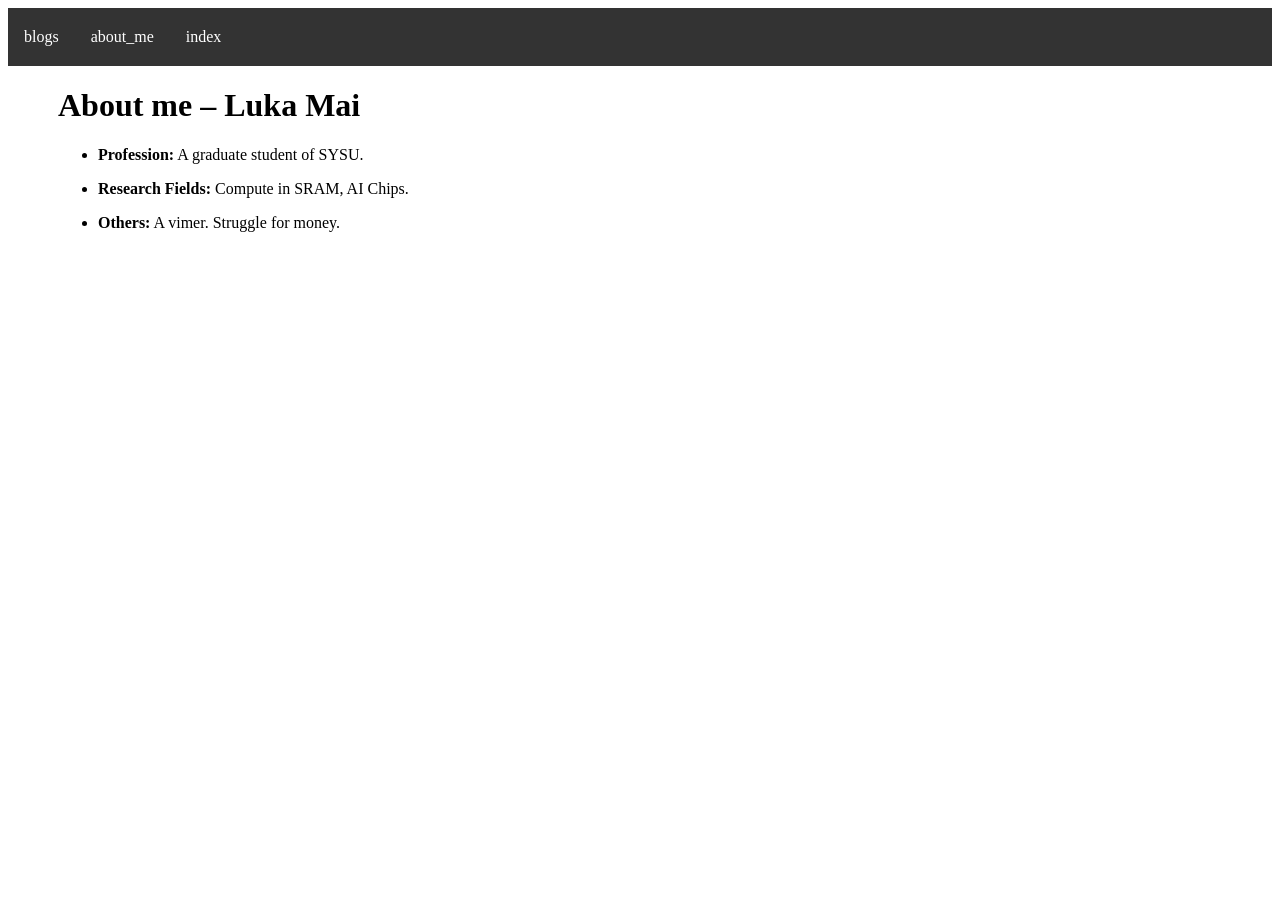
==== about_me.html @ a0efc17b "minor update" ====
<!DOCTYPE html>
<html>
  <head>
    <meta charset="UTF-8">
    <title>about_me</title>
  </head>
  <body>
    <nav style="background-color: #333; overflow: hidden;">
        <ul style="list-style-type: none; margin: 0; padding: 0;">
            
            <li style="float: left;"><a href="/blogs.html" style="display: block; color: white; text-align: center; padding: 20px 16px; text-decoration: none;">blogs</a></li>
            
            <li style="float: left;"><a href="/about_me.html" style="display: block; color: white; text-align: center; padding: 20px 16px; text-decoration: none;">about_me</a></li>
            
            <li style="float: left;"><a href="/index.html" style="display: block; color: white; text-align: center; padding: 20px 16px; text-decoration: none;">index</a></li>
            
        </ul>
    </nav>
    <main style="padding: 0 50px;">
         
<h1 id="about-me-luka-mai"><strong>About me – Luka Mai</strong></h1>
<ul>
<li><p><strong>Profession:</strong> A graduate student of SYSU.</p></li>
<li><p><strong>Research Fields:</strong> Compute in SRAM, AI
Chips.</p></li>
<li><p><strong>Others:</strong> A vimer. Struggle for money.</p></li>
</ul>

 
    </main>
  </body>
</html>
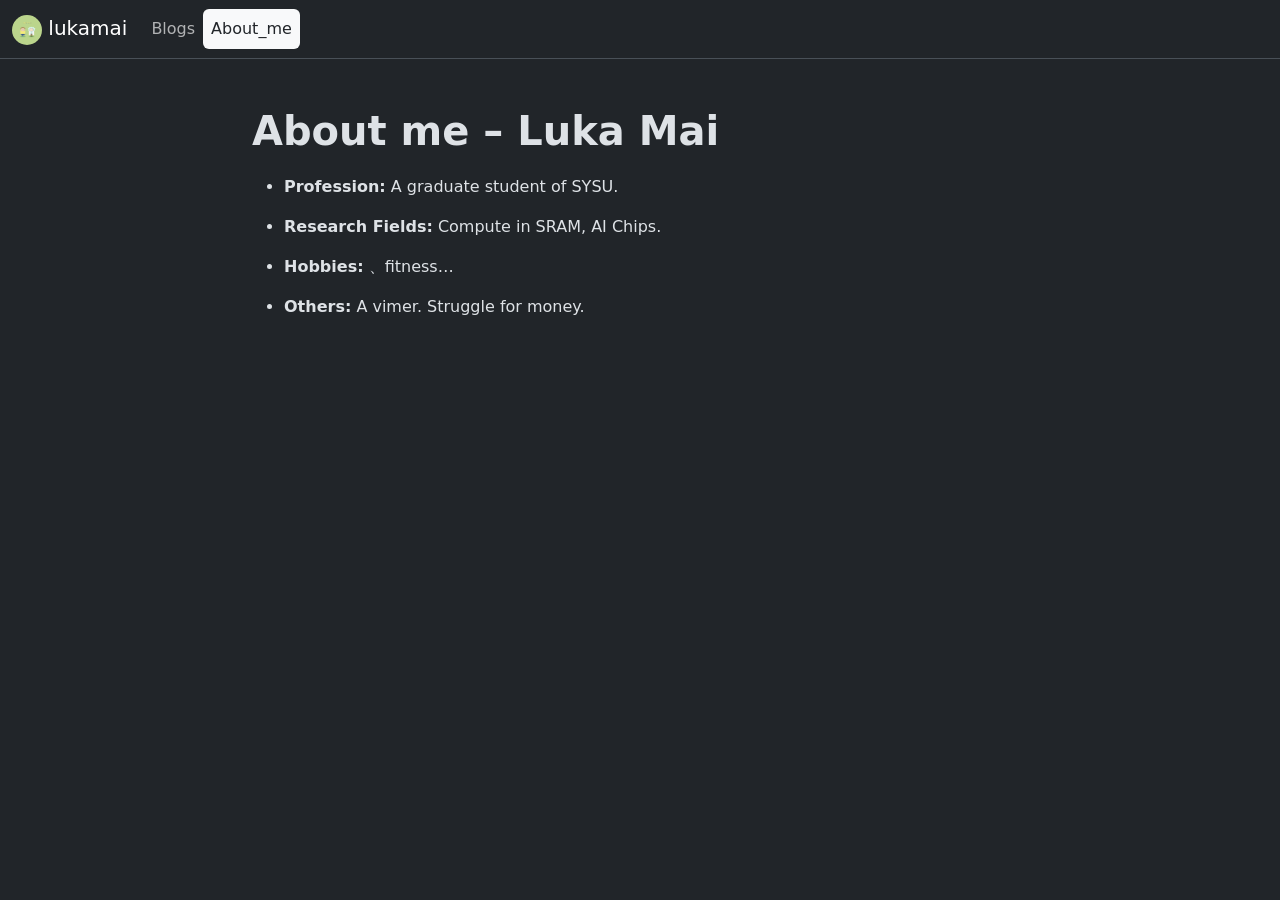
==== commit 37186398: "minor update" ====
--- a/about_me.html
+++ b/about_me.html
@@ -1,33 +1,83 @@
 
 <!DOCTYPE html>
-<html>
+<html data-bs-theme="dark">
   <head>
+    <title>about_me</title>
     <meta charset="UTF-8">
-    <title>about_me</title>
+    <meta name="viewport" content="width=device-width, initial-scale=1">
+    <link href="https://cdn.jsdelivr.net/npm/bootstrap@5.3.2/dist/css/bootstrap.min.css" rel="stylesheet">
+    <script src="https://cdn.jsdelivr.net/npm/bootstrap@5.3.2/dist/js/bootstrap.bundle.min.js"></script>
+    <style>
+      main {
+        max-width: 800px;
+        margin: auto;
+      }
+
+      main  img {
+        min-width: 80%;
+        max-width: 98%;
+        height: auto;
+        display: block;
+        margin: auto;
+      }
+
+      h1, h2, h3  {
+        margin-top: 1em;
+        margin-bottom: 0.5em;
+      }
+      
+    </style>
   </head>
   <body>
-    <nav style="background-color: #333; overflow: hidden;">
-        <ul style="list-style-type: none; margin: 0; padding: 0;">
-            
-            <li style="float: left;"><a href="/blogs.html" style="display: block; color: white; text-align: center; padding: 20px 16px; text-decoration: none;">blogs</a></li>
-            
-            <li style="float: left;"><a href="/about_me.html" style="display: block; color: white; text-align: center; padding: 20px 16px; text-decoration: none;">about_me</a></li>
-            
-            <li style="float: left;"><a href="/index.html" style="display: block; color: white; text-align: center; padding: 20px 16px; text-decoration: none;">index</a></li>
-            
-        </ul>
-    </nav>
-    <main style="padding: 0 50px;">
+
+
+    <nav  class="navbar navbar-expand-lg border-bottom">
+      <div class="container-fluid">
+        <a class="navbar-brand" href="/"> 
+          <img src="/lukamai.jpg" alt="logo" width="30" height="30"  class="rounded-circle">
+          lukamai
+        </a>
+          <ul  class="navbar-nav nav-pills me-auto " >
+              
+                
+                  <li class="nav-item "><a class="nav-link " href="/blogs.html" >Blogs</a></li>
+                
+              
+                
+                  <li class="nav-item "><a class="nav-link active text-dark bg-light" href="/about_me.html" >About_me</a></li>
+                
+              
+                
+              
+          </ul>
+        </div>
+      </nav>
+
+
+    <main>
+      <div class="container mt-5 mb-10">
+        <article>
          
-<h1 id="about-me-luka-mai"><strong>About me – Luka Mai</strong></h1>
+<h1 id="about-me-luka-mai"><span data-custom-style="Strong"><strong>About me – Luka
+Mai</strong></span></h1>
 <ul>
-<li><p><strong>Profession:</strong> A graduate student of SYSU.</p></li>
-<li><p><strong>Research Fields:</strong> Compute in SRAM, AI
-Chips.</p></li>
-<li><p><strong>Others:</strong> A vimer. Struggle for money.</p></li>
+<li><div data-custom-style="List Paragraph">
+<p><strong>Profession:</strong> A graduate student of SYSU.</p>
+</div></li>
+<li><div data-custom-style="List Paragraph">
+<p><strong>Research Fields:</strong> Compute in SRAM, AI Chips.</p>
+</div></li>
+<li><div data-custom-style="List Paragraph">
+<p><strong>Hobbies:</strong> 、fitness…</p>
+</div></li>
+<li><div data-custom-style="List Paragraph">
+<p><strong>Others:</strong> A vimer. Struggle for money.</p>
+</div></li>
 </ul>
 
  
+      </article>
+      </div>
     </main>
   </body>
 </html>
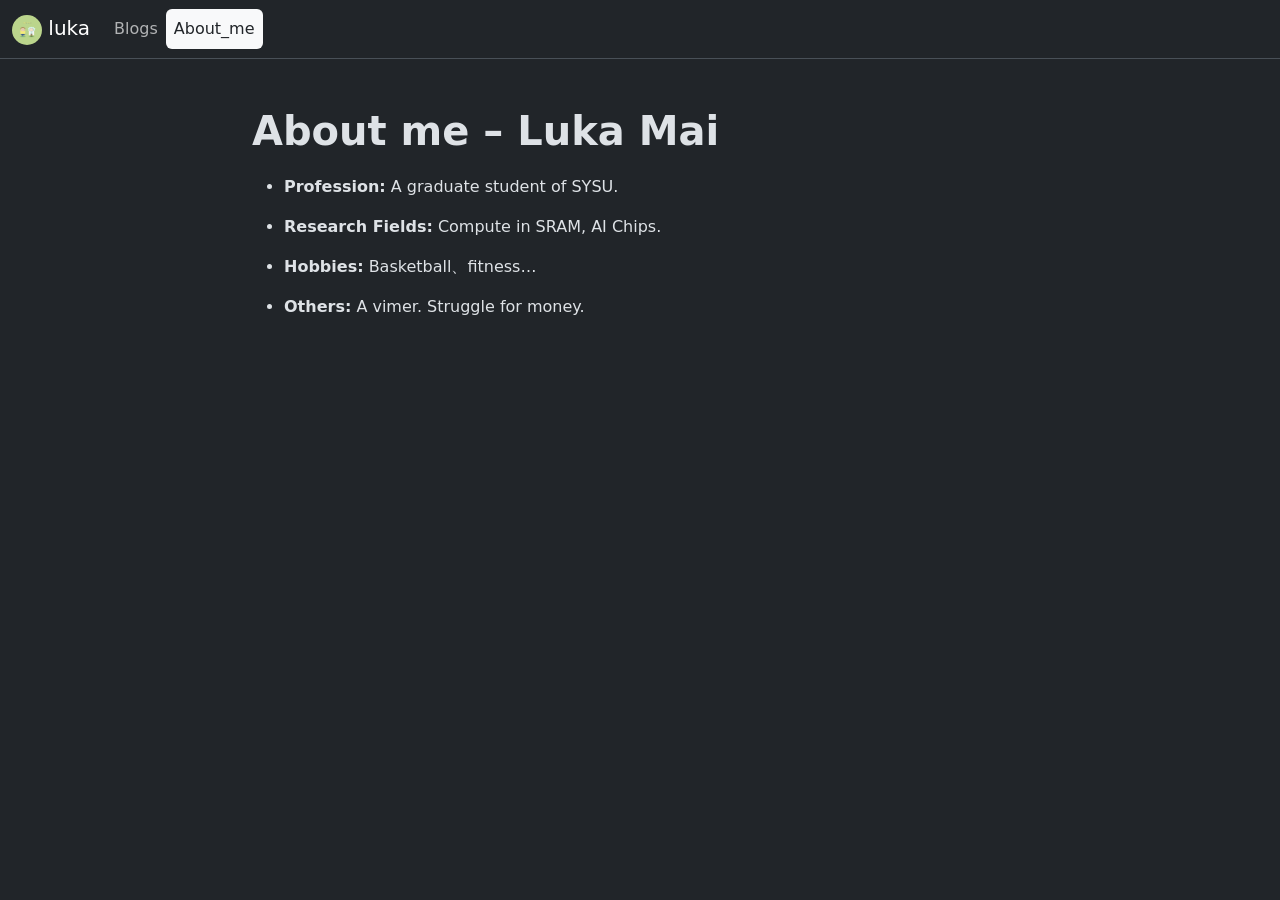
==== commit 7c325a87: "minor update" ====
--- a/about_me.html
+++ b/about_me.html
@@ -34,8 +34,8 @@
     <nav  class="navbar navbar-expand-lg border-bottom">
       <div class="container-fluid">
         <a class="navbar-brand" href="/"> 
-          <img src="/lukamai.jpg" alt="logo" width="30" height="30"  class="rounded-circle">
-          lukamai
+          <img src="/luka.jpg" alt="logo" width="30" height="30"  class="rounded-circle">
+          luka
         </a>
           <ul  class="navbar-nav nav-pills me-auto " >
               
@@ -68,7 +68,7 @@
 <p><strong>Research Fields:</strong> Compute in SRAM, AI Chips.</p>
 </div></li>
 <li><div data-custom-style="List Paragraph">
-<p><strong>Hobbies:</strong> 、fitness…</p>
+<p><strong>Hobbies:</strong> Basketball、fitness…</p>
 </div></li>
 <li><div data-custom-style="List Paragraph">
 <p><strong>Others:</strong> A vimer. Struggle for money.</p>
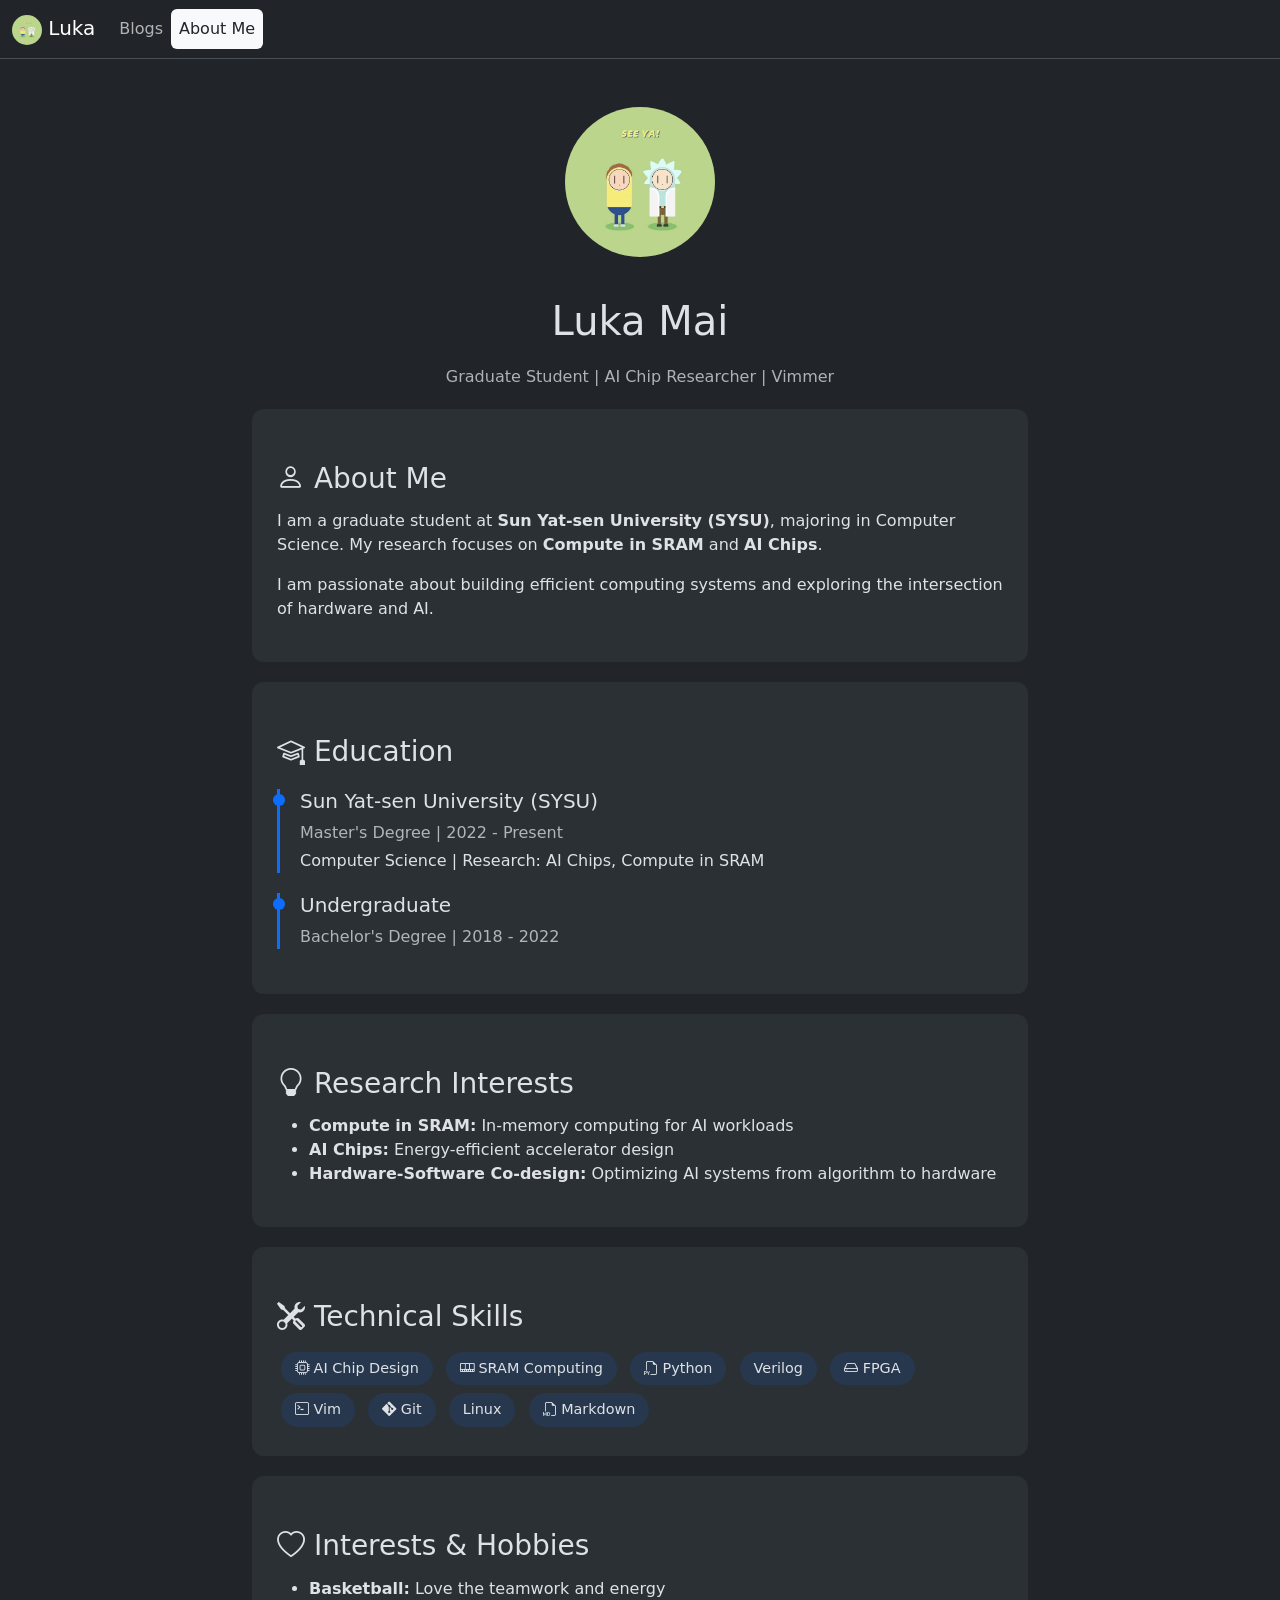
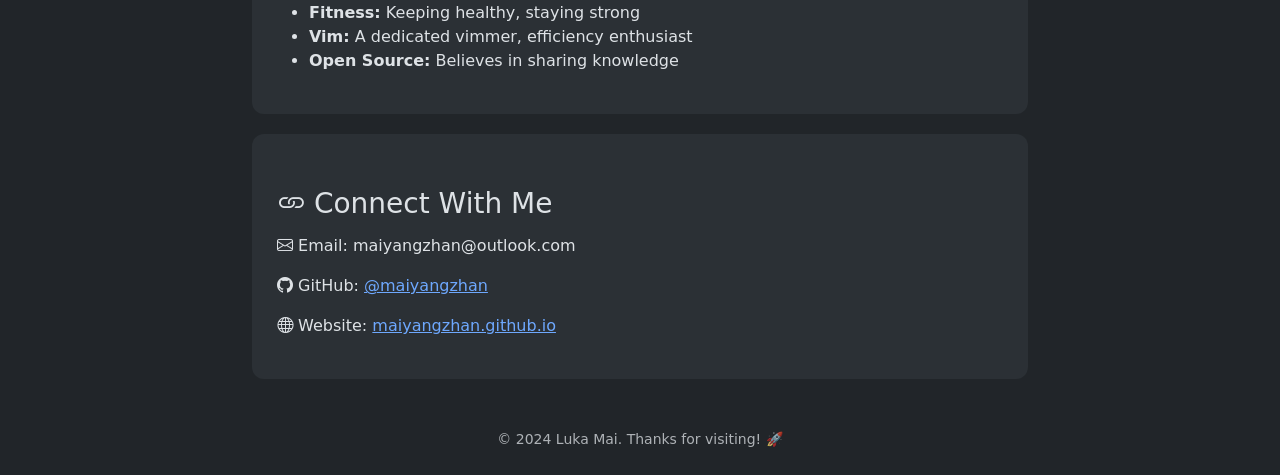
==== commit cec769ae: "feat: 优化主页和关于页面，增加个人简介、技能展示、社交链接" ====
--- a/about_me.html
+++ b/about_me.html
@@ -1,83 +1,150 @@
-
 <!DOCTYPE html>
 <html data-bs-theme="dark">
   <head>
-    <title>about_me</title>
+    <title>About Me - Luka Mai</title>
     <meta charset="UTF-8">
     <meta name="viewport" content="width=device-width, initial-scale=1">
     <link href="https://cdn.jsdelivr.net/npm/bootstrap@5.3.2/dist/css/bootstrap.min.css" rel="stylesheet">
     <script src="https://cdn.jsdelivr.net/npm/bootstrap@5.3.2/dist/js/bootstrap.bundle.min.js"></script>
+    <link rel="stylesheet" href="https://cdn.jsdelivr.net/npm/bootstrap-icons@1.11.1/font/bootstrap-icons.css">
     <style>
       main {
         max-width: 800px;
         margin: auto;
       }
-
-      main  img {
-        min-width: 80%;
-        max-width: 98%;
+      main img {
+        max-width: 200px;
         height: auto;
         display: block;
         margin: auto;
       }
-
-      h1, h2, h3  {
+      h1, h2, h3 {
         margin-top: 1em;
         margin-bottom: 0.5em;
       }
-      
+      .section-card {
+        background: var(--bs-tertiary-bg);
+        border-radius: 12px;
+        padding: 25px;
+        margin: 20px 0;
+      }
+      .timeline-item {
+        border-left: 3px solid #0d6efd;
+        padding-left: 20px;
+        margin: 20px 0;
+        position: relative;
+      }
+      .timeline-item::before {
+        content: '';
+        width: 12px;
+        height: 12px;
+        background: #0d6efd;
+        border-radius: 50%;
+        position: absolute;
+        left: -7.5px;
+        top: 5px;
+      }
+      .skill-badge {
+        background-color: #0d6efd20;
+        padding: 6px 14px;
+        border-radius: 20px;
+        margin: 4px;
+        display: inline-block;
+        font-size: 0.9rem;
+      }
     </style>
   </head>
   <body>
-
-
-    <nav  class="navbar navbar-expand-lg border-bottom">
+    <nav class="navbar navbar-expand-lg border-bottom">
       <div class="container-fluid">
         <a class="navbar-brand" href="/"> 
-          <img src="/luka.jpg" alt="logo" width="30" height="30"  class="rounded-circle">
-          luka
+          <img src="/luka.jpg" alt="logo" width="30" height="30" class="rounded-circle">
+          Luka
         </a>
-          <ul  class="navbar-nav nav-pills me-auto " >
-              
-                
-                  <li class="nav-item "><a class="nav-link " href="/blogs.html" >Blogs</a></li>
-                
-              
-                
-                  <li class="nav-item "><a class="nav-link active text-dark bg-light" href="/about_me.html" >About_me</a></li>
-                
-              
-                
-              
+        <ul class="navbar-nav nav-pills me-auto">
+          <li class="nav-item"><a class="nav-link" href="/blogs.html">Blogs</a></li>
+          <li class="nav-item"><a class="nav-link active text-dark bg-light" href="/about_me.html">About Me</a></li>
+        </ul>
+      </div>
+    </nav>
+
+    <main>
+      <div class="container mt-5">
+        <!-- Profile Header -->
+        <div class="text-center mt-4">
+          <img src="/luka.jpg" alt="Luka Mai" class="rounded-circle mb-3" style="width: 150px; height: 150px; object-fit: cover;">
+          <h1>Luka Mai</h1>
+          <p class="text-muted">Graduate Student | AI Chip Researcher | Vimmer</p>
+        </div>
+
+        <!-- Basic Info -->
+        <div class="section-card">
+          <h3><i class="bi bi-person"></i> About Me</h3>
+          <p>I am a graduate student at <strong>Sun Yat-sen University (SYSU)</strong>, majoring in Computer Science. My research focuses on <strong>Compute in SRAM</strong> and <strong>AI Chips</strong>.</p>
+          <p>I am passionate about building efficient computing systems and exploring the intersection of hardware and AI.</p>
+        </div>
+
+        <!-- Education -->
+        <div class="section-card">
+          <h3><i class="bi bi-mortarboard"></i> Education</h3>
+          <div class="timeline-item">
+            <h5>Sun Yat-sen University (SYSU)</h5>
+            <p class="text-muted mb-1">Master's Degree | 2022 - Present</p>
+            <p>Computer Science | Research: AI Chips, Compute in SRAM</p>
+          </div>
+          <div class="timeline-item">
+            <h5>Undergraduate</h5>
+            <p class="text-muted mb-1">Bachelor's Degree | 2018 - 2022</p>
+          </div>
+        </div>
+
+        <!-- Research Interests -->
+        <div class="section-card">
+          <h3><i class="bi bi-lightbulb"></i> Research Interests</h3>
+          <ul>
+            <li><strong>Compute in SRAM:</strong> In-memory computing for AI workloads</li>
+            <li><strong>AI Chips:</strong> Energy-efficient accelerator design</li>
+            <li><strong>Hardware-Software Co-design:</strong> Optimizing AI systems from algorithm to hardware</li>
           </ul>
         </div>
-      </nav>
 
+        <!-- Skills -->
+        <div class="section-card">
+          <h3><i class="bi bi-tools"></i> Technical Skills</h3>
+          <div class="skill-badge"><i class="bi bi-cpu"></i> AI Chip Design</div>
+          <div class="skill-badge"><i class="bi bi-memory"></i> SRAM Computing</div>
+          <div class="skill-badge"><i class="bi bi-filetype-py"></i> Python</div>
+          <div class="skill-badge"><i class="bi bi-filetype-v"></i> Verilog</div>
+          <div class="skill-badge"><i class="bi bi-hdd"></i> FPGA</div>
+          <div class="skill-badge"><i class="bi bi-terminal"></i> Vim</div>
+          <div class="skill-badge"><i class="bi bi-git"></i> Git</div>
+          <div class="skill-badge"><i class="bi bi-linux"></i> Linux</div>
+          <div class="skill-badge"><i class="bi bi-filetype-md"></i> Markdown</div>
+        </div>
 
-    <main>
-      <div class="container mt-5 mb-10">
-        <article>
-         
-<h1 id="about-me-luka-mai"><span data-custom-style="Strong"><strong>About me – Luka
-Mai</strong></span></h1>
-<ul>
-<li><div data-custom-style="List Paragraph">
-<p><strong>Profession:</strong> A graduate student of SYSU.</p>
-</div></li>
-<li><div data-custom-style="List Paragraph">
-<p><strong>Research Fields:</strong> Compute in SRAM, AI Chips.</p>
-</div></li>
-<li><div data-custom-style="List Paragraph">
-<p><strong>Hobbies:</strong> Basketball、fitness…</p>
-</div></li>
-<li><div data-custom-style="List Paragraph">
-<p><strong>Others:</strong> A vimer. Struggle for money.</p>
-</div></li>
-</ul>
+        <!-- Hobbies -->
+        <div class="section-card">
+          <h3><i class="bi bi-heart"></i> Interests & Hobbies</h3>
+          <ul>
+            <li><strong>Basketball:</strong> Love the teamwork and energy</li>
+            <li><strong>Fitness:</strong> Keeping healthy, staying strong</li>
+            <li><strong>Vim:</strong> A dedicated vimmer, efficiency enthusiast</li>
+            <li><strong>Open Source:</strong> Believes in sharing knowledge</li>
+          </ul>
+        </div>
 
- 
-      </article>
+        <!-- Contact -->
+        <div class="section-card">
+          <h3><i class="bi bi-link"></i> Connect With Me</h3>
+          <p><i class="bi bi-envelope"></i> Email: maiyangzhan@outlook.com</p>
+          <p><i class="bi bi-github"></i> GitHub: <a href="https://github.com/maiyangzhan" target="_blank">@maiyangzhan</a></p>
+          <p><i class="bi bi-globe"></i> Website: <a href="https://maiyangzhan.github.io" target="_blank">maiyangzhan.github.io</a></p>
+        </div>
       </div>
+
+      <footer class="text-center mt-5 mb-4 text-muted">
+        <small>&copy; 2024 Luka Mai. Thanks for visiting! 🚀</small>
+      </footer>
     </main>
   </body>
-</html>+</html>
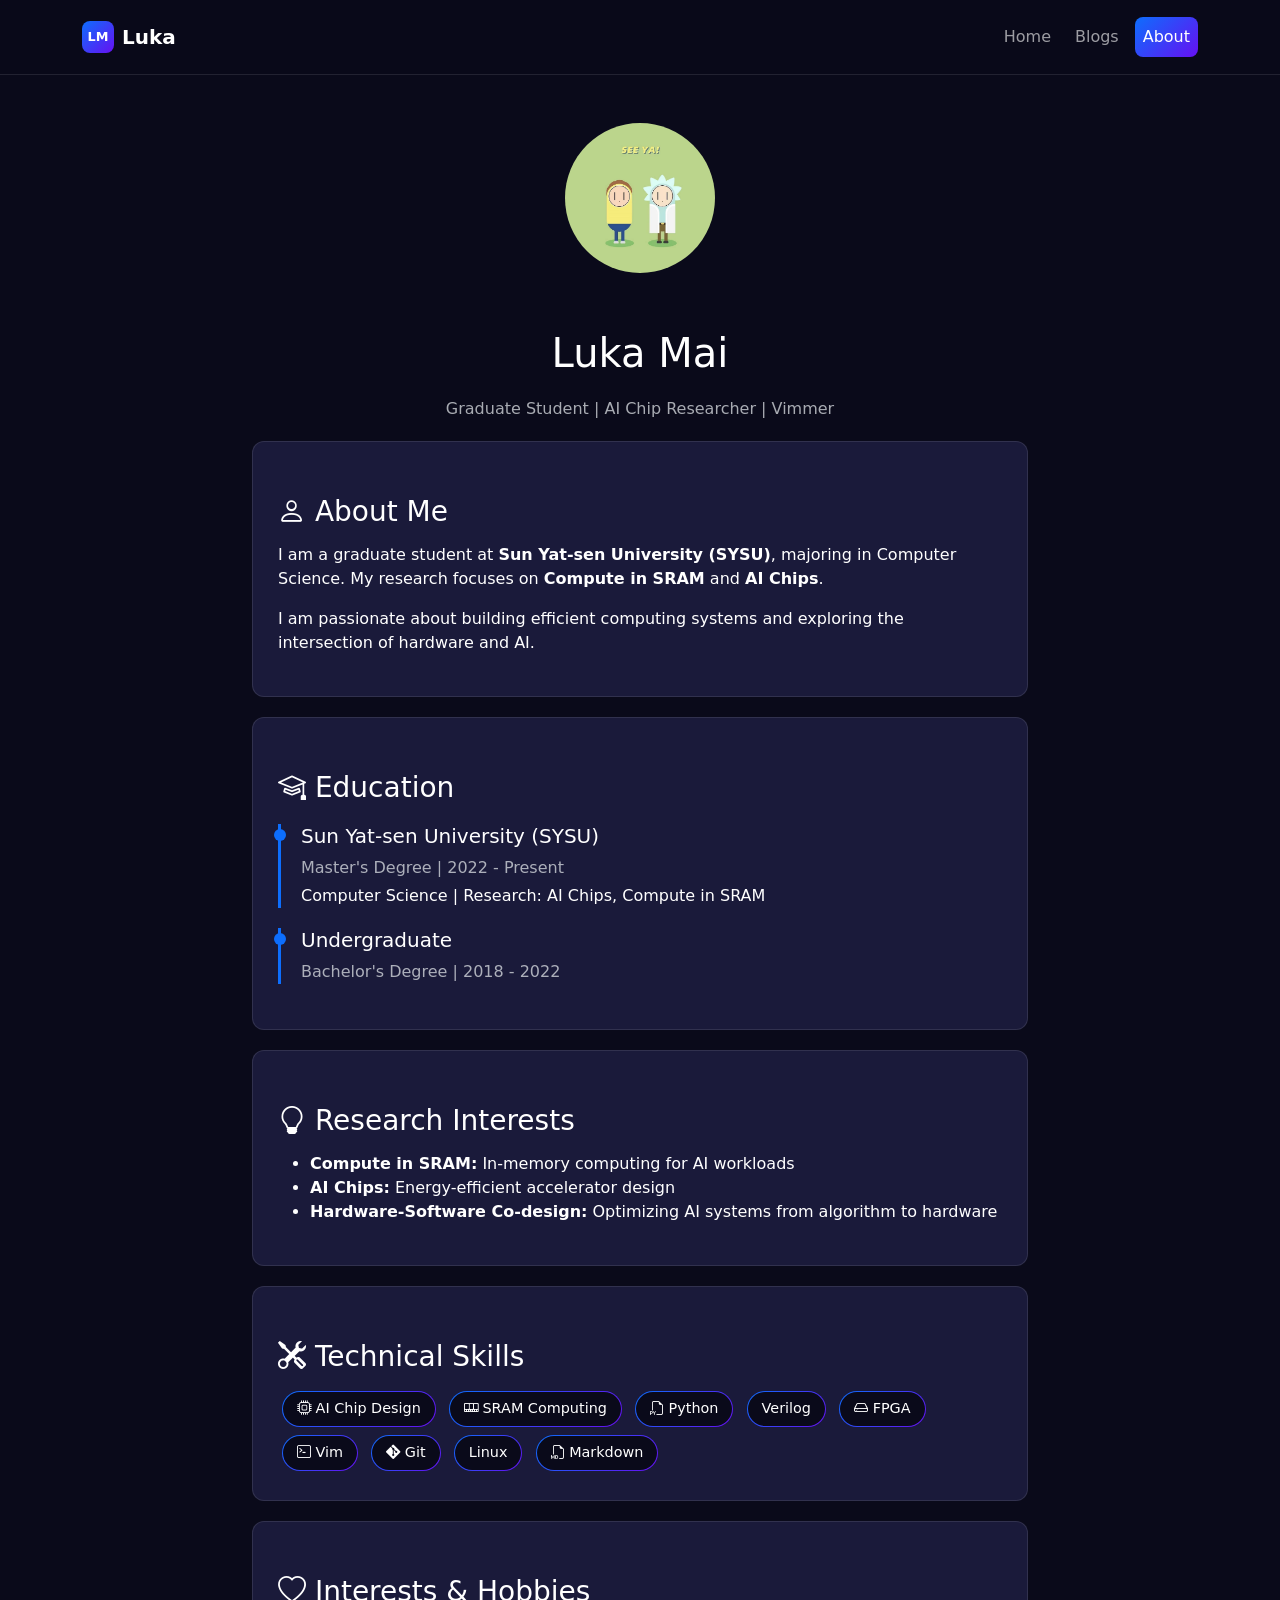
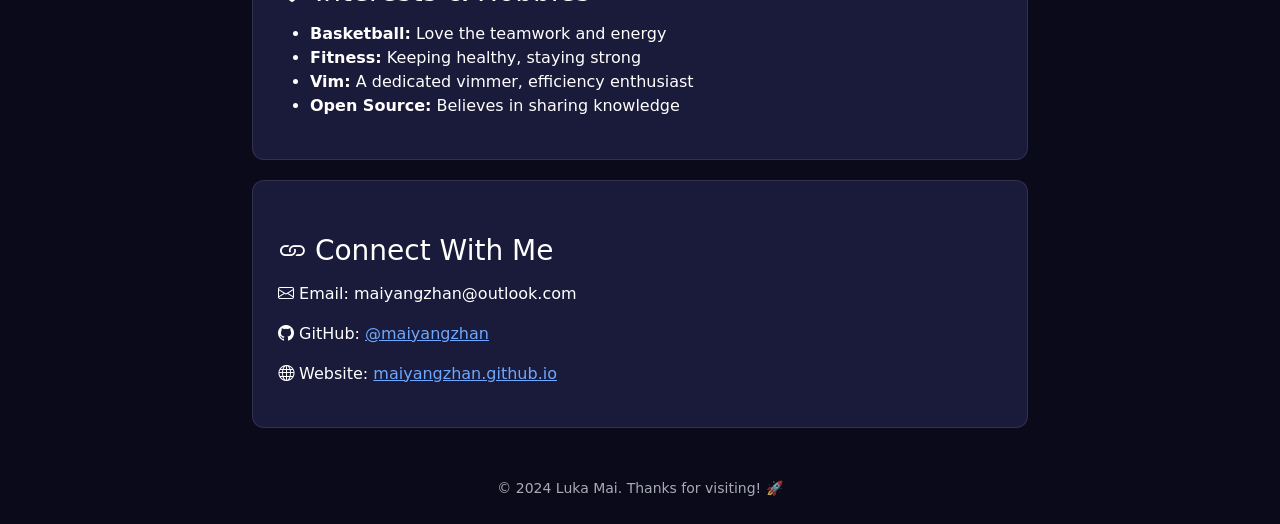
==== commit a080929e: "style: 优化关于页面样式一致性 Co-Authored-By: Claude Opus 4.6 <noreply@anthropic.com>" ====
--- a/about_me.html
+++ b/about_me.html
@@ -8,28 +8,82 @@
     <script src="https://cdn.jsdelivr.net/npm/bootstrap@5.3.2/dist/js/bootstrap.bundle.min.js"></script>
     <link rel="stylesheet" href="https://cdn.jsdelivr.net/npm/bootstrap-icons@1.11.1/font/bootstrap-icons.css">
     <style>
+      :root {
+        --bg-primary: #0a0a1a;
+        --bg-secondary: #1a1a3a;
+        --color-primary: #0d6efd;
+        --color-purple: #6610f2;
+        --color-green: #10b981;
+        --color-orange: #f59e0b;
+        --text-primary: #ffffff;
+        --text-secondary: rgba(255, 255, 255, 0.6);
+        --border-color: rgba(255, 255, 255, 0.1);
+        --transition: 0.3s cubic-bezier(0.4, 0, 0.2, 1);
+      }
+      body {
+        background: var(--bg-primary);
+        color: var(--text-primary);
+        min-height: 100vh;
+      }
       main {
         max-width: 800px;
         margin: auto;
       }
-      main img {
-        max-width: 200px;
-        height: auto;
-        display: block;
-        margin: auto;
+      .navbar {
+        background: rgba(10, 10, 26, 0.95);
+        backdrop-filter: blur(10px);
+        border-bottom: 1px solid var(--border-color);
+        padding: 1rem 0;
+      }
+      .navbar-brand {
+        color: var(--text-primary);
+        font-weight: 600;
+        display: flex;
+        align-items: center;
+        gap: 0.5rem;
+      }
+      .logo-icon {
+        background: linear-gradient(135deg, var(--color-primary), var(--color-purple));
+        width: 32px;
+        height: 32px;
+        border-radius: 8px;
+        display: flex;
+        align-items: center;
+        justify-content: center;
+        font-weight: bold;
+        font-size: 0.8rem;
+      }
+      .navbar-nav {
+        display: flex;
+        gap: 0.5rem;
+      }
+      .nav-link {
+        color: var(--text-secondary);
+        padding: 0.5rem 1rem;
+        border-radius: 8px;
+        transition: var(--transition);
+      }
+      .nav-link:hover {
+        color: var(--text-primary);
+        background: var(--bg-secondary);
+      }
+      .nav-link.active {
+        color: var(--text-primary);
+        background: linear-gradient(135deg, var(--color-primary), var(--color-purple));
       }
       h1, h2, h3 {
         margin-top: 1em;
         margin-bottom: 0.5em;
       }
       .section-card {
-        background: var(--bs-tertiary-bg);
+        background: var(--bg-secondary);
         border-radius: 12px;
         padding: 25px;
         margin: 20px 0;
+        border: 1px solid var(--border-color);
       }
       .timeline-item {
-        border-left: 3px solid #0d6efd;
+        border-left: 3px solid var(--color-primary);
         padding-left: 20px;
         margin: 20px 0;
         position: relative;
@@ -38,33 +92,38 @@
         content: '';
         width: 12px;
         height: 12px;
-        background: #0d6efd;
+        background: var(--color-primary);
         border-radius: 50%;
         position: absolute;
         left: -7.5px;
         top: 5px;
       }
       .skill-badge {
-        background-color: #0d6efd20;
+        background: var(--bg-primary);
         padding: 6px 14px;
         border-radius: 20px;
         margin: 4px;
         display: inline-block;
         font-size: 0.9rem;
+        border: 1px solid transparent;
+        background-image: linear-gradient(var(--bg-primary), var(--bg-primary)), linear-gradient(135deg, var(--color-primary), var(--color-purple));
+        background-origin: border-box;
+        background-clip: padding-box, border-box;
       }
     </style>
   </head>
   <body>
-    <nav class="navbar navbar-expand-lg border-bottom">
-      <div class="container-fluid">
-        <a class="navbar-brand" href="/"> 
-          <img src="/luka.jpg" alt="logo" width="30" height="30" class="rounded-circle">
+    <nav class="navbar navbar-expand-lg sticky-top">
+      <div class="container">
+        <a class="navbar-brand" href="/">
+          <span class="logo-icon">LM</span>
           Luka
         </a>
-        <ul class="navbar-nav nav-pills me-auto">
-          <li class="nav-item"><a class="nav-link" href="/blogs.html">Blogs</a></li>
-          <li class="nav-item"><a class="nav-link active text-dark bg-light" href="/about_me.html">About Me</a></li>
-        </ul>
+        <div class="navbar-nav">
+          <a class="nav-link" href="/">Home</a>
+          <a class="nav-link" href="/blogs.html">Blogs</a>
+          <a class="nav-link active" href="/about_me.html">About</a>
+        </div>
       </div>
     </nav>
 
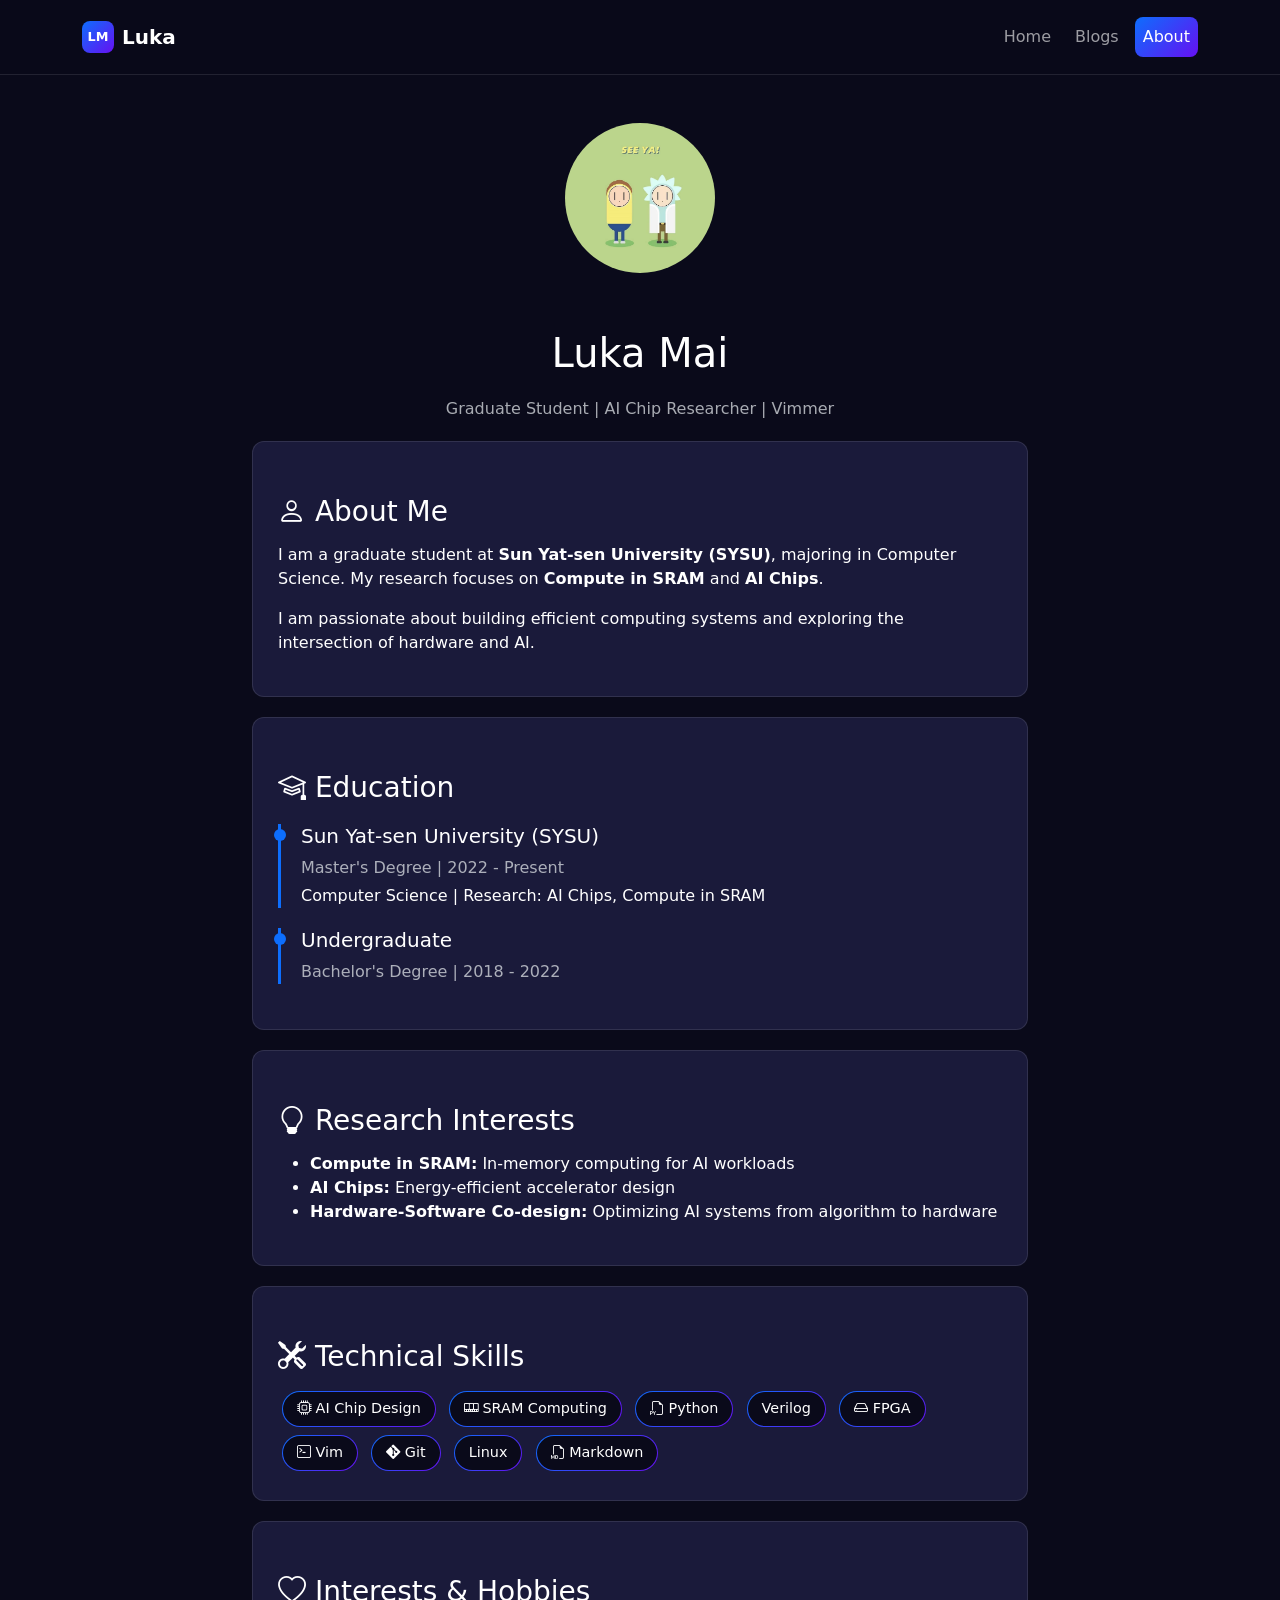
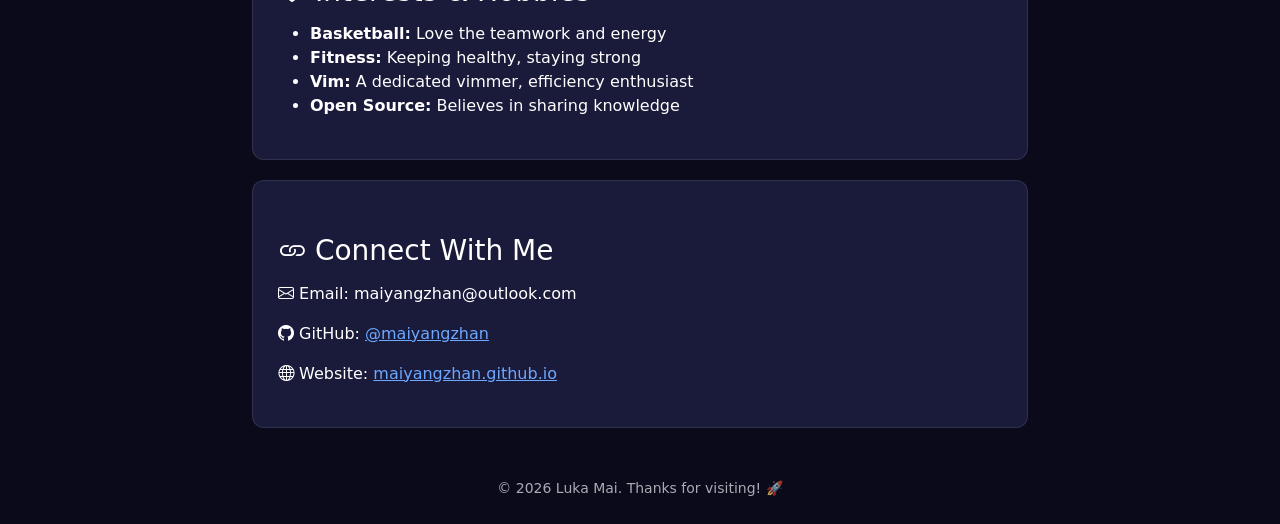
==== commit 780eab7b: "fix: update copyright year to 2026 Co-Authored-By: Claude Opus 4.6 <noreply@anthropic.com>" ====
--- a/about_me.html
+++ b/about_me.html
@@ -202,7 +202,7 @@
       </div>
 
       <footer class="text-center mt-5 mb-4 text-muted">
-        <small>&copy; 2024 Luka Mai. Thanks for visiting! 🚀</small>
+        <small>&copy; 2026 Luka Mai. Thanks for visiting! 🚀</small>
       </footer>
     </main>
   </body>
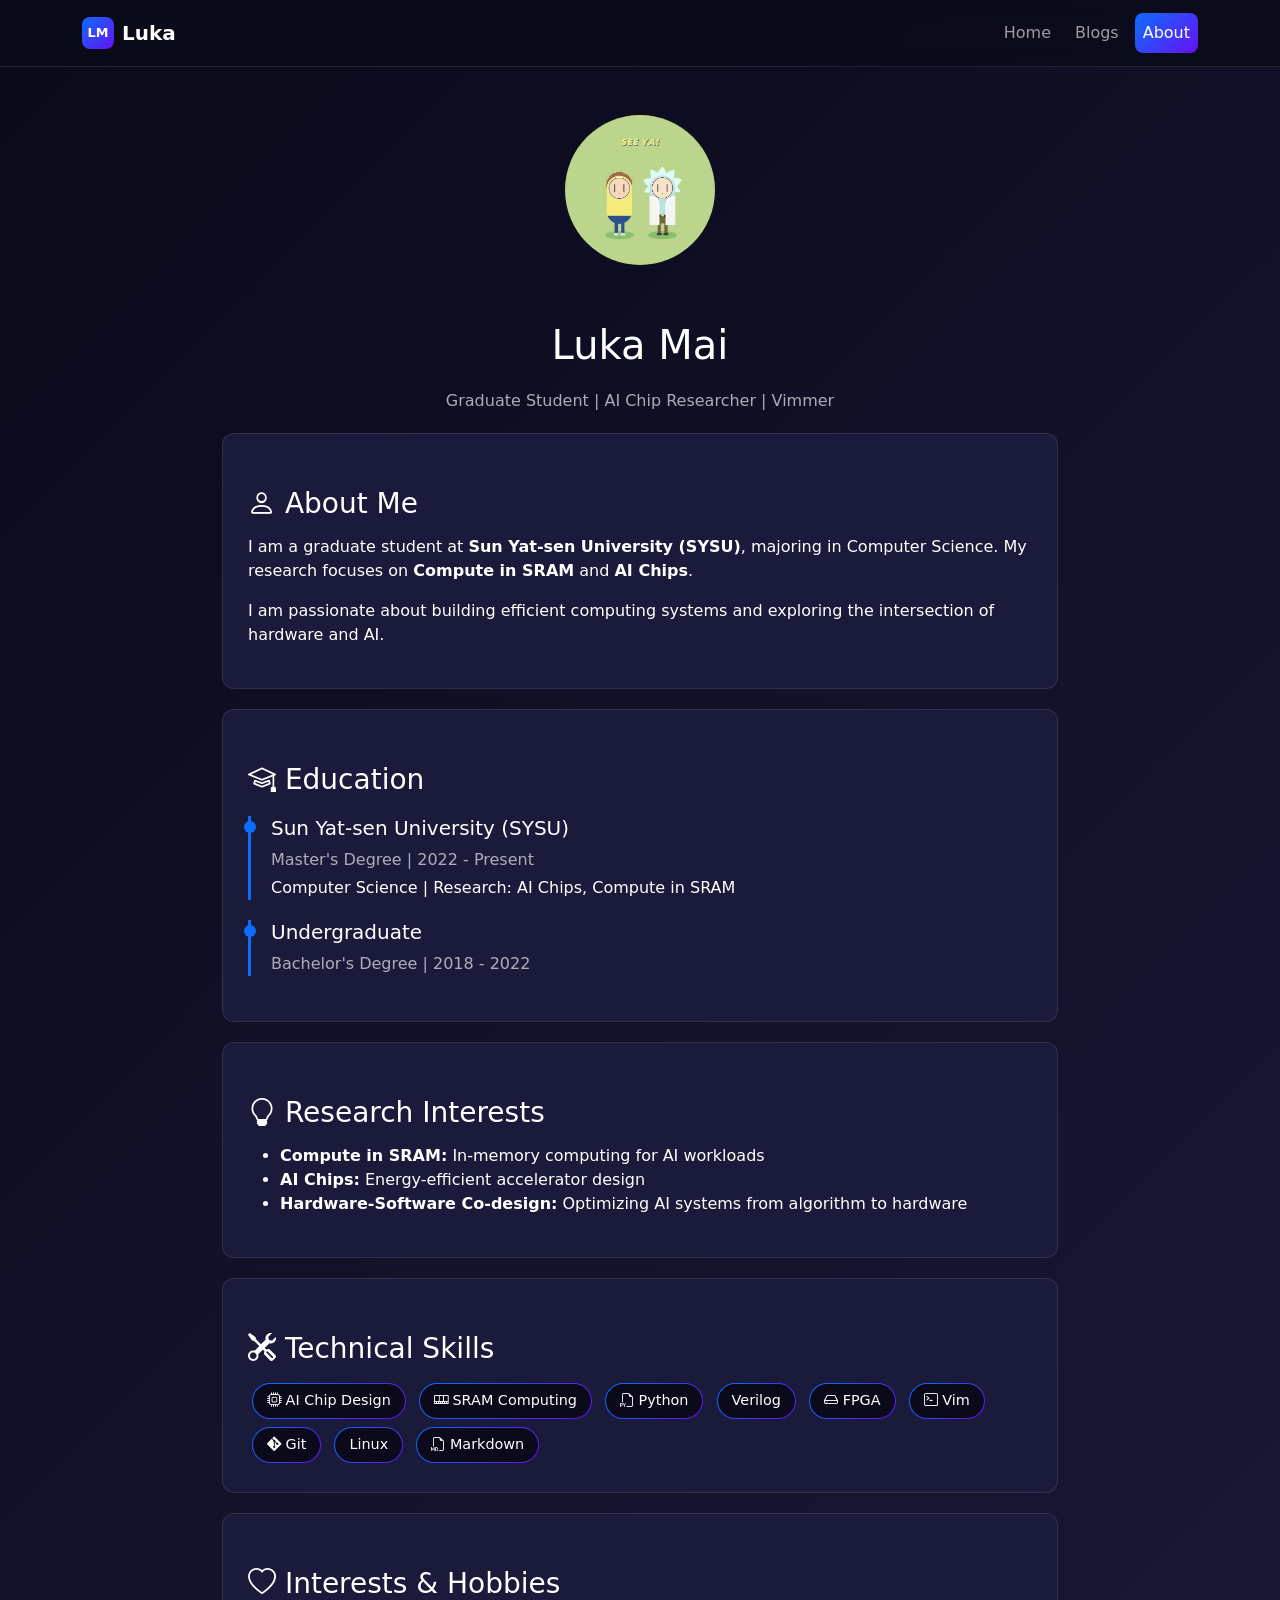
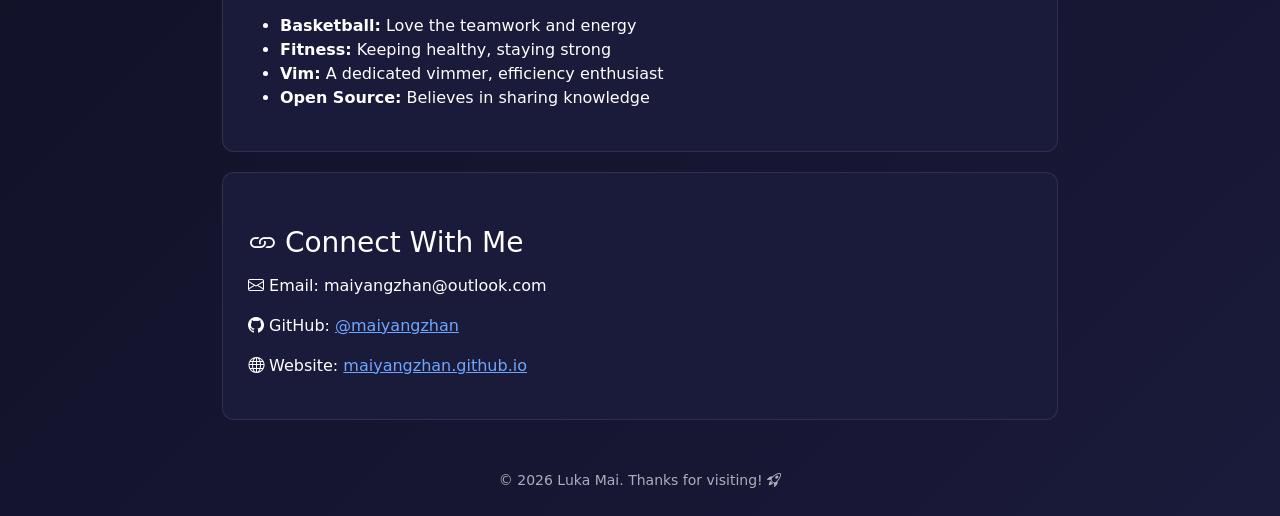
==== commit 42a9eaa0: "fix: align about_me.html styling with other pages Co-Authored-By: Claude Opus 4.6 <noreply@anthropic" ====
--- a/about_me.html
+++ b/about_me.html
@@ -21,19 +21,22 @@
         --transition: 0.3s cubic-bezier(0.4, 0, 0.2, 1);
       }
       body {
-        background: var(--bg-primary);
+        background: linear-gradient(135deg, var(--bg-primary), var(--bg-secondary));
         color: var(--text-primary);
         min-height: 100vh;
+        font-family: system-ui, -apple-system, sans-serif;
       }
       main {
-        max-width: 800px;
+        max-width: 900px;
         margin: auto;
+        padding: 0 20px;
       }
       .navbar {
-        background: rgba(10, 10, 26, 0.95);
+        background: rgba(10, 10, 26, 0.8) !important;
         backdrop-filter: blur(10px);
+        -webkit-backdrop-filter: blur(12px);
         border-bottom: 1px solid var(--border-color);
-        padding: 1rem 0;
+        padding: 12px 0;
       }
       .navbar-brand {
         color: var(--text-primary);
@@ -119,11 +122,11 @@
           <span class="logo-icon">LM</span>
           Luka
         </a>
-        <div class="navbar-nav">
-          <a class="nav-link" href="/">Home</a>
-          <a class="nav-link" href="/blogs.html">Blogs</a>
-          <a class="nav-link active" href="/about_me.html">About</a>
-        </div>
+        <ul class="navbar-nav ms-auto">
+          <li class="nav-item"><a class="nav-link" href="/">Home</a></li>
+          <li class="nav-item"><a class="nav-link" href="/blogs.html">Blogs</a></li>
+          <li class="nav-item"><a class="nav-link active" href="/about_me.html">About</a></li>
+        </ul>
       </div>
     </nav>
 
@@ -196,13 +199,13 @@
         <div class="section-card">
           <h3><i class="bi bi-link"></i> Connect With Me</h3>
           <p><i class="bi bi-envelope"></i> Email: maiyangzhan@outlook.com</p>
-          <p><i class="bi bi-github"></i> GitHub: <a href="https://github.com/maiyangzhan" target="_blank">@maiyangzhan</a></p>
-          <p><i class="bi bi-globe"></i> Website: <a href="https://maiyangzhan.github.io" target="_blank">maiyangzhan.github.io</a></p>
+          <p><i class="bi bi-github"></i> GitHub: <a href="https://github.com/maiyangzhan" target="_blank" rel="noopener">@maiyangzhan</a></p>
+          <p><i class="bi bi-globe"></i> Website: <a href="https://maiyangzhan.github.io" target="_blank" rel="noopener">maiyangzhan.github.io</a></p>
         </div>
       </div>
 
       <footer class="text-center mt-5 mb-4 text-muted">
-        <small>&copy; 2026 Luka Mai. Thanks for visiting! 🚀</small>
+        <small>&copy; 2026 Luka Mai. Thanks for visiting! <i class="bi bi-rocket-takeoff"></i></small>
       </footer>
     </main>
   </body>
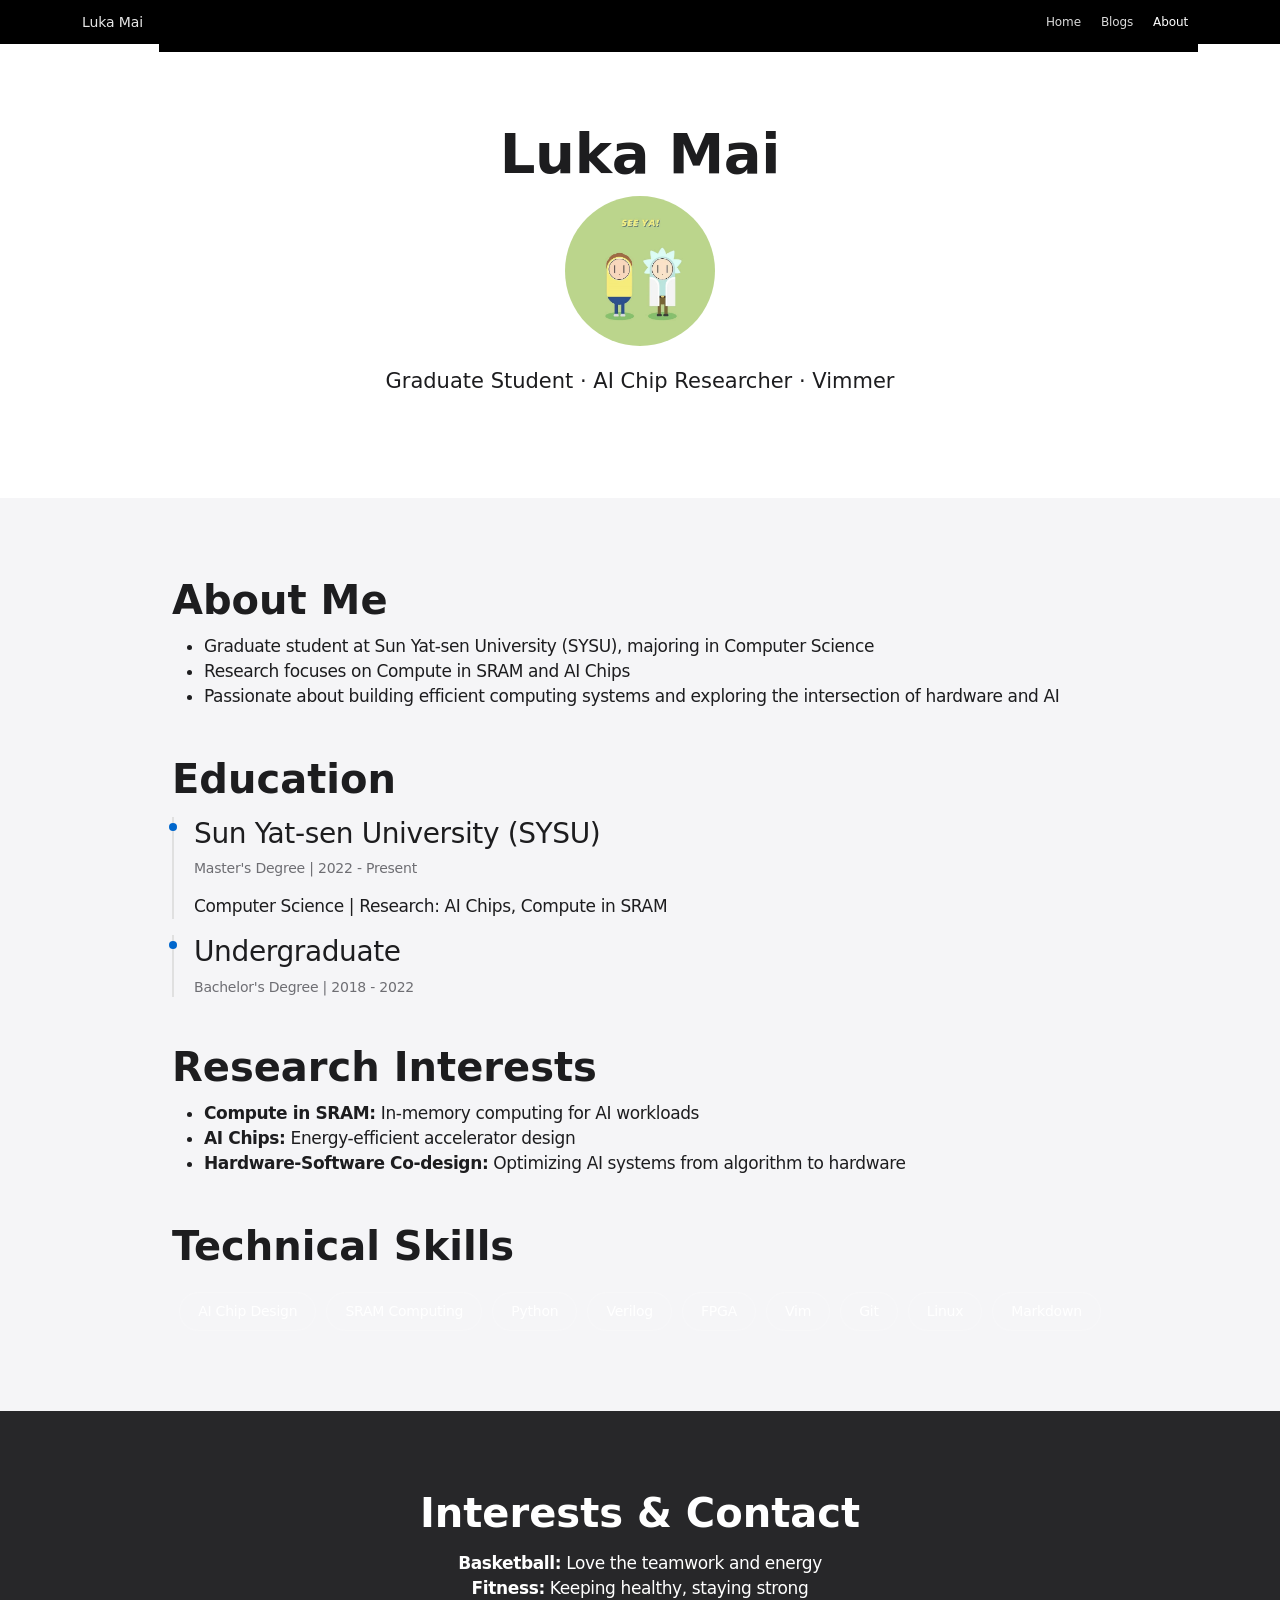
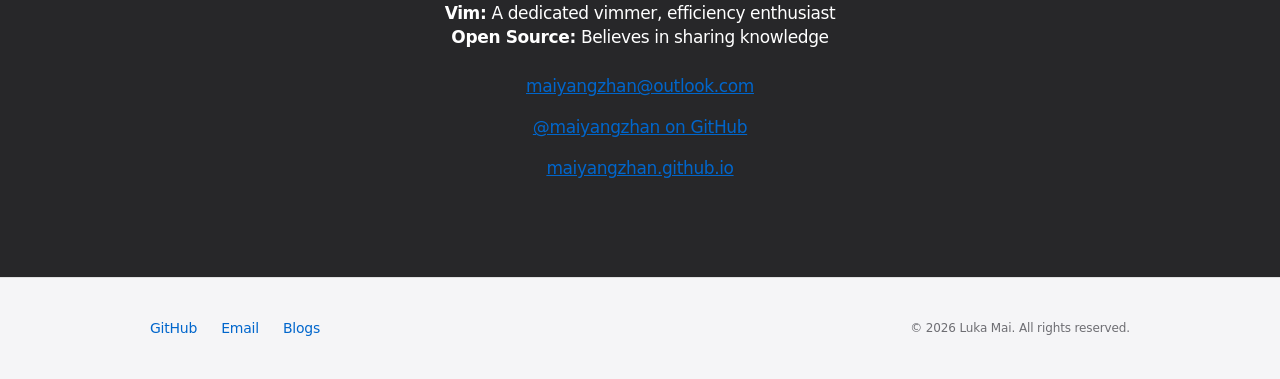
==== commit 4f93e9ce: "feat: rewrite about_me.html with Apple design Replace old dark-theme about page with Apple design sy" ====
--- a/about_me.html
+++ b/about_me.html
@@ -1,212 +1,126 @@
 <!DOCTYPE html>
-<html data-bs-theme="dark">
+<html lang="zh-CN">
   <head>
-    <title>About Me - Luka Mai</title>
+    <title>About — Luka Mai</title>
     <meta charset="UTF-8">
     <meta name="viewport" content="width=device-width, initial-scale=1">
     <link href="https://cdn.jsdelivr.net/npm/bootstrap@5.3.2/dist/css/bootstrap.min.css" rel="stylesheet">
     <script src="https://cdn.jsdelivr.net/npm/bootstrap@5.3.2/dist/js/bootstrap.bundle.min.js"></script>
     <link rel="stylesheet" href="https://cdn.jsdelivr.net/npm/bootstrap-icons@1.11.1/font/bootstrap-icons.css">
-    <style>
-      :root {
-        --bg-primary: #0a0a1a;
-        --bg-secondary: #1a1a3a;
-        --color-primary: #0d6efd;
-        --color-purple: #6610f2;
-        --color-green: #10b981;
-        --color-orange: #f59e0b;
-        --text-primary: #ffffff;
-        --text-secondary: rgba(255, 255, 255, 0.6);
-        --border-color: rgba(255, 255, 255, 0.1);
-        --transition: 0.3s cubic-bezier(0.4, 0, 0.2, 1);
-      }
-      body {
-        background: linear-gradient(135deg, var(--bg-primary), var(--bg-secondary));
-        color: var(--text-primary);
-        min-height: 100vh;
-        font-family: system-ui, -apple-system, sans-serif;
-      }
-      main {
-        max-width: 900px;
-        margin: auto;
-        padding: 0 20px;
-      }
-      .navbar {
-        background: rgba(10, 10, 26, 0.8) !important;
-        backdrop-filter: blur(10px);
-        -webkit-backdrop-filter: blur(12px);
-        border-bottom: 1px solid var(--border-color);
-        padding: 12px 0;
-      }
-      .navbar-brand {
-        color: var(--text-primary);
-        font-weight: 600;
-        display: flex;
-        align-items: center;
-        gap: 0.5rem;
-      }
-      .logo-icon {
-        background: linear-gradient(135deg, var(--color-primary), var(--color-purple));
-        width: 32px;
-        height: 32px;
-        border-radius: 8px;
-        display: flex;
-        align-items: center;
-        justify-content: center;
-        font-weight: bold;
-        font-size: 0.8rem;
-      }
-      .navbar-nav {
-        display: flex;
-        gap: 0.5rem;
-      }
-      .nav-link {
-        color: var(--text-secondary);
-        padding: 0.5rem 1rem;
-        border-radius: 8px;
-        transition: var(--transition);
-      }
-      .nav-link:hover {
-        color: var(--text-primary);
-        background: var(--bg-secondary);
-      }
-      .nav-link.active {
-        color: var(--text-primary);
-        background: linear-gradient(135deg, var(--color-primary), var(--color-purple));
-      }
-      h1, h2, h3 {
-        margin-top: 1em;
-        margin-bottom: 0.5em;
-      }
-      .section-card {
-        background: var(--bg-secondary);
-        border-radius: 12px;
-        padding: 25px;
-        margin: 20px 0;
-        border: 1px solid var(--border-color);
-      }
-      .timeline-item {
-        border-left: 3px solid var(--color-primary);
-        padding-left: 20px;
-        margin: 20px 0;
-        position: relative;
-      }
-      .timeline-item::before {
-        content: '';
-        width: 12px;
-        height: 12px;
-        background: var(--color-primary);
-        border-radius: 50%;
-        position: absolute;
-        left: -7.5px;
-        top: 5px;
-      }
-      .skill-badge {
-        background: var(--bg-primary);
-        padding: 6px 14px;
-        border-radius: 20px;
-        margin: 4px;
-        display: inline-block;
-        font-size: 0.9rem;
-        border: 1px solid transparent;
-        background-image: linear-gradient(var(--bg-primary), var(--bg-primary)), linear-gradient(135deg, var(--color-primary), var(--color-purple));
-        background-origin: border-box;
-        background-clip: padding-box, border-box;
-      }
-    </style>
+    <link rel="stylesheet" href="/apple.css">
   </head>
   <body>
+
+    <!-- Global Nav -->
     <nav class="navbar navbar-expand-lg sticky-top">
       <div class="container">
-        <a class="navbar-brand" href="/">
-          <span class="logo-icon">LM</span>
-          Luka
-        </a>
-        <ul class="navbar-nav ms-auto">
-          <li class="nav-item"><a class="nav-link" href="/">Home</a></li>
-          <li class="nav-item"><a class="nav-link" href="/blogs.html">Blogs</a></li>
-          <li class="nav-item"><a class="nav-link active" href="/about_me.html">About</a></li>
-        </ul>
+        <a class="navbar-brand" href="/">Luka Mai</a>
+        <button class="navbar-toggler" type="button" data-bs-toggle="collapse" data-bs-target="#navbarNav" aria-label="Toggle navigation">
+          <span class="navbar-toggler-icon"></span>
+        </button>
+        <div class="collapse navbar-collapse" id="navbarNav">
+          <ul class="navbar-nav ms-auto">
+            <li class="nav-item"><a class="nav-link" href="/">Home</a></li>
+            <li class="nav-item"><a class="nav-link" href="/blogs.html">Blogs</a></li>
+            <li class="nav-item"><a class="nav-link active" href="/about_me.html">About</a></li>
+          </ul>
+        </div>
       </div>
     </nav>
 
-    <main>
-      <div class="container mt-5">
-        <!-- Profile Header -->
-        <div class="text-center mt-4">
-          <img src="/luka.jpg" alt="Luka Mai" class="rounded-circle mb-3" style="width: 150px; height: 150px; object-fit: cover;">
-          <h1>Luka Mai</h1>
-          <p class="text-muted">Graduate Student | AI Chip Researcher | Vimmer</p>
-        </div>
+    <!-- Hero Tile — white -->
+    <section class="tile-white text-center">
+      <div class="tile-inner">
+        <h1 class="hero-display">Luka Mai</h1>
+        <img src="/luka.jpg" alt="Luka Mai" class="about-photo rounded-circle mb-4">
+        <p class="lead-text">Graduate Student · AI Chip Researcher · Vimmer</p>
+      </div>
+    </section>
 
-        <!-- Basic Info -->
-        <div class="section-card">
-          <h3><i class="bi bi-person"></i> About Me</h3>
-          <p>I am a graduate student at <strong>Sun Yat-sen University (SYSU)</strong>, majoring in Computer Science. My research focuses on <strong>Compute in SRAM</strong> and <strong>AI Chips</strong>.</p>
-          <p>I am passionate about building efficient computing systems and exploring the intersection of hardware and AI.</p>
-        </div>
+    <!-- Bio Tile — parchment -->
+    <section class="tile-parchment">
+      <div class="tile-inner">
+
+        <!-- About Me -->
+        <h2 class="display-lg">About Me</h2>
+        <ul>
+          <li>Graduate student at Sun Yat-sen University (SYSU), majoring in Computer Science</li>
+          <li>Research focuses on Compute in SRAM and AI Chips</li>
+          <li>Passionate about building efficient computing systems and exploring the intersection of hardware and AI</li>
+        </ul>
 
         <!-- Education -->
-        <div class="section-card">
-          <h3><i class="bi bi-mortarboard"></i> Education</h3>
-          <div class="timeline-item">
-            <h5>Sun Yat-sen University (SYSU)</h5>
-            <p class="text-muted mb-1">Master's Degree | 2022 - Present</p>
-            <p>Computer Science | Research: AI Chips, Compute in SRAM</p>
-          </div>
-          <div class="timeline-item">
-            <h5>Undergraduate</h5>
-            <p class="text-muted mb-1">Bachelor's Degree | 2018 - 2022</p>
-          </div>
+        <h2 class="display-lg mt-5">Education</h2>
+        <div class="timeline-item">
+          <h3>Sun Yat-sen University (SYSU)</h3>
+          <p class="caption-text">Master's Degree | 2022 - Present</p>
+          <p>Computer Science | Research: AI Chips, Compute in SRAM</p>
+        </div>
+        <div class="timeline-item">
+          <h3>Undergraduate</h3>
+          <p class="caption-text">Bachelor's Degree | 2018 - 2022</p>
         </div>
 
         <!-- Research Interests -->
-        <div class="section-card">
-          <h3><i class="bi bi-lightbulb"></i> Research Interests</h3>
-          <ul>
-            <li><strong>Compute in SRAM:</strong> In-memory computing for AI workloads</li>
-            <li><strong>AI Chips:</strong> Energy-efficient accelerator design</li>
-            <li><strong>Hardware-Software Co-design:</strong> Optimizing AI systems from algorithm to hardware</li>
-          </ul>
+        <h2 class="display-lg mt-5">Research Interests</h2>
+        <ul>
+          <li><strong>Compute in SRAM:</strong> In-memory computing for AI workloads</li>
+          <li><strong>AI Chips:</strong> Energy-efficient accelerator design</li>
+          <li><strong>Hardware-Software Co-design:</strong> Optimizing AI systems from algorithm to hardware</li>
+        </ul>
+
+        <!-- Technical Skills -->
+        <h2 class="display-lg mt-5">Technical Skills</h2>
+        <div class="skill-chips">
+          <span class="skill-chip">AI Chip Design</span>
+          <span class="skill-chip">SRAM Computing</span>
+          <span class="skill-chip">Python</span>
+          <span class="skill-chip">Verilog</span>
+          <span class="skill-chip">FPGA</span>
+          <span class="skill-chip">Vim</span>
+          <span class="skill-chip">Git</span>
+          <span class="skill-chip">Linux</span>
+          <span class="skill-chip">Markdown</span>
         </div>
 
-        <!-- Skills -->
-        <div class="section-card">
-          <h3><i class="bi bi-tools"></i> Technical Skills</h3>
-          <div class="skill-badge"><i class="bi bi-cpu"></i> AI Chip Design</div>
-          <div class="skill-badge"><i class="bi bi-memory"></i> SRAM Computing</div>
-          <div class="skill-badge"><i class="bi bi-filetype-py"></i> Python</div>
-          <div class="skill-badge"><i class="bi bi-filetype-v"></i> Verilog</div>
-          <div class="skill-badge"><i class="bi bi-hdd"></i> FPGA</div>
-          <div class="skill-badge"><i class="bi bi-terminal"></i> Vim</div>
-          <div class="skill-badge"><i class="bi bi-git"></i> Git</div>
-          <div class="skill-badge"><i class="bi bi-linux"></i> Linux</div>
-          <div class="skill-badge"><i class="bi bi-filetype-md"></i> Markdown</div>
+      </div>
+    </section>
+
+    <!-- Contact / Links Tile — dark -->
+    <section class="tile-dark text-center">
+      <div class="tile-inner">
+        <h2 class="display-lg-dark">Interests &amp; Contact</h2>
+
+        <ul class="list-unstyled mt-3 mb-4">
+          <li><strong>Basketball:</strong> Love the teamwork and energy</li>
+          <li><strong>Fitness:</strong> Keeping healthy, staying strong</li>
+          <li><strong>Vim:</strong> A dedicated vimmer, efficiency enthusiast</li>
+          <li><strong>Open Source:</strong> Believes in sharing knowledge</li>
+        </ul>
+
+        <p>
+          <a href="mailto:maiyangzhan@outlook.com">maiyangzhan@outlook.com</a>
+        </p>
+        <p>
+          <a href="https://github.com/maiyangzhan" target="_blank" rel="noopener">@maiyangzhan on GitHub</a>
+        </p>
+        <p>
+          <a href="https://maiyangzhan.github.io" target="_blank" rel="noopener">maiyangzhan.github.io</a>
+        </p>
+      </div>
+    </section>
+
+    <!-- Footer -->
+    <footer class="site-footer">
+      <div class="footer-inner">
+        <div class="footer-links">
+          <a href="https://github.com/maiyangzhan" target="_blank" rel="noopener">GitHub</a>
+          <a href="mailto:maiyangzhan@outlook.com">Email</a>
+          <a href="/blogs.html">Blogs</a>
         </div>
+        <p class="footer-legal">© 2026 Luka Mai. All rights reserved.</p>
+      </div>
+    </footer>
 
-        <!-- Hobbies -->
-        <div class="section-card">
-          <h3><i class="bi bi-heart"></i> Interests & Hobbies</h3>
-          <ul>
-            <li><strong>Basketball:</strong> Love the teamwork and energy</li>
-            <li><strong>Fitness:</strong> Keeping healthy, staying strong</li>
-            <li><strong>Vim:</strong> A dedicated vimmer, efficiency enthusiast</li>
-            <li><strong>Open Source:</strong> Believes in sharing knowledge</li>
-          </ul>
-        </div>
-
-        <!-- Contact -->
-        <div class="section-card">
-          <h3><i class="bi bi-link"></i> Connect With Me</h3>
-          <p><i class="bi bi-envelope"></i> Email: maiyangzhan@outlook.com</p>
-          <p><i class="bi bi-github"></i> GitHub: <a href="https://github.com/maiyangzhan" target="_blank" rel="noopener">@maiyangzhan</a></p>
-          <p><i class="bi bi-globe"></i> Website: <a href="https://maiyangzhan.github.io" target="_blank" rel="noopener">maiyangzhan.github.io</a></p>
-        </div>
-      </div>
-
-      <footer class="text-center mt-5 mb-4 text-muted">
-        <small>&copy; 2026 Luka Mai. Thanks for visiting! <i class="bi bi-rocket-takeoff"></i></small>
-      </footer>
-    </main>
   </body>
 </html>
--- a/apple.css
+++ b/apple.css
@@ -0,0 +1,740 @@
+/* ===========================================
+   apple.css — Apple Design Language Override
+   =========================================== */
+
+/* --- Tokens --- */
+:root {
+  --color-canvas:       #ffffff;
+  --color-parchment:    #f5f5f7;
+  --color-tile-dark:    #272729;
+  --color-tile-dark-2:  #2a2a2c;
+  --color-nav-black:    #000000;
+  --color-ink:          #1d1d1f;
+  --color-muted:        #6e6e73;
+  --color-on-dark:      #ffffff;
+  --color-muted-dark:   #cccccc;
+  --color-primary:      #0066cc;
+  --color-primary-dark: #2997ff;
+  --color-hairline:     #e0e0e0;
+  --spacing-section:    80px;
+  --spacing-card:       24px;
+  /* Override Bootstrap variables */
+  --bs-card-box-shadow: none;
+  --bs-border-color:    #e0e0e0;
+  --bs-body-bg:         #ffffff;
+  --bs-body-color:      #1d1d1f;
+}
+
+/* --- Base reset (override Bootstrap dark theme) --- */
+html, body {
+  background-color: var(--color-canvas) !important;
+  color: var(--color-ink) !important;
+}
+
+body {
+  font-family: system-ui, -apple-system, BlinkMacSystemFont, sans-serif;
+  font-size: 17px;
+  font-weight: 400;
+  line-height: 1.47;
+  letter-spacing: -0.374px;
+  background: var(--color-canvas) !important;
+  background-image: none !important;
+}
+
+/* --- Global Nav --- */
+.navbar {
+  background: var(--color-nav-black) !important;
+  height: 44px;
+  padding: 0 !important;
+  border-bottom: none !important;
+  backdrop-filter: none !important;
+  -webkit-backdrop-filter: none !important;
+}
+
+.navbar .container {
+  height: 44px;
+}
+
+.navbar-brand {
+  color: rgba(255,255,255,0.9) !important;
+  font-size: 14px !important;
+  font-weight: 400 !important;
+  letter-spacing: -0.12px;
+  padding: 0 !important;
+  line-height: 44px;
+}
+
+/* Hide the old gradient logo icon */
+.navbar-brand .logo-icon {
+  display: none !important;
+}
+
+.navbar-nav .nav-link {
+  color: rgba(255,255,255,0.85) !important;
+  font-size: 12px !important;
+  font-weight: 400 !important;
+  letter-spacing: -0.12px;
+  padding: 0 10px !important;
+  line-height: 44px;
+  border-radius: 0 !important;
+  margin: 0 !important;
+  background: none !important;
+  border: none !important;
+}
+
+.navbar-nav .nav-link:hover {
+  color: #fff !important;
+  background: none !important;
+}
+
+.navbar-nav .nav-link.active {
+  color: #fff !important;
+  background: none !important;
+  border: none !important;
+}
+
+.navbar-toggler {
+  border-color: rgba(255,255,255,0.3) !important;
+  padding: 4px 8px;
+}
+
+.navbar-toggler-icon {
+  filter: invert(1);
+}
+
+/* Hamburger menu dropdown on dark */
+.navbar-collapse {
+  background: var(--color-nav-black);
+  padding: 8px 0;
+}
+
+/* --- Reading Progress Bar --- */
+.reading-progress {
+  position: fixed;
+  top: 0;
+  left: 0;
+  height: 3px;
+  background: var(--color-primary);
+  z-index: 1001;
+  transition: width 0.1s;
+}
+
+/* --- Tile System --- */
+.tile-white {
+  background: var(--color-canvas);
+  padding: var(--spacing-section) 0;
+  color: var(--color-ink);
+}
+
+.tile-parchment {
+  background: var(--color-parchment);
+  padding: var(--spacing-section) 0;
+  color: var(--color-ink);
+}
+
+.tile-dark {
+  background: var(--color-tile-dark);
+  padding: var(--spacing-section) 0;
+  color: var(--color-on-dark);
+}
+
+.tile-dark-2 {
+  background: var(--color-tile-dark-2);
+  padding: var(--spacing-section) 0;
+  color: var(--color-on-dark);
+}
+
+.tile-inner {
+  max-width: 980px;
+  margin: 0 auto;
+  padding: 0 22px;
+}
+
+/* --- Typography --- */
+.hero-display {
+  font-size: 56px;
+  font-weight: 600;
+  line-height: 1.07;
+  letter-spacing: -0.28px;
+  color: var(--color-ink);
+  margin-bottom: 12px;
+}
+
+.display-lg {
+  font-size: 40px;
+  font-weight: 600;
+  line-height: 1.10;
+  letter-spacing: 0;
+  color: var(--color-ink);
+  margin-bottom: 12px;
+}
+
+.display-lg-dark {
+  font-size: 40px;
+  font-weight: 600;
+  line-height: 1.10;
+  letter-spacing: 0;
+  color: var(--color-on-dark);
+  margin-bottom: 12px;
+}
+
+.lead-text {
+  font-size: 21px;
+  font-weight: 400;
+  line-height: 1.14;
+  letter-spacing: 0;
+  color: var(--color-ink);
+  margin-bottom: 24px;
+}
+
+.lead-text-dark {
+  font-size: 21px;
+  font-weight: 400;
+  line-height: 1.14;
+  letter-spacing: 0;
+  color: var(--color-muted-dark);
+  margin-bottom: 24px;
+}
+
+.caption-text {
+  font-size: 14px;
+  font-weight: 400;
+  line-height: 1.43;
+  letter-spacing: -0.224px;
+  color: var(--color-muted);
+}
+
+/* --- Buttons --- */
+.btn-apple-primary {
+  display: inline-block;
+  background: var(--color-primary);
+  color: #fff !important;
+  font-size: 17px;
+  font-weight: 400;
+  letter-spacing: -0.374px;
+  padding: 11px 22px;
+  border-radius: 9999px;
+  text-decoration: none !important;
+  border: none;
+  cursor: pointer;
+  transition: transform 0.1s;
+}
+
+.btn-apple-primary:active {
+  transform: scale(0.95);
+}
+
+.btn-apple-ghost {
+  display: inline-block;
+  background: transparent;
+  color: var(--color-primary) !important;
+  font-size: 17px;
+  font-weight: 400;
+  letter-spacing: -0.374px;
+  padding: 11px 22px;
+  border-radius: 9999px;
+  text-decoration: none !important;
+  border: 1px solid var(--color-primary);
+  cursor: pointer;
+  transition: transform 0.1s;
+}
+
+.btn-apple-ghost:active {
+  transform: scale(0.95);
+}
+
+.btn-apple-primary:focus-visible,
+.btn-apple-ghost:focus-visible {
+  outline: 3px solid var(--color-primary);
+  outline-offset: 2px;
+}
+
+.btn-row {
+  display: flex;
+  gap: 12px;
+  justify-content: center;
+  flex-wrap: wrap;
+}
+
+/* --- Blog Cards (used on parchment tiles) --- */
+.blog-card {
+  display: block;
+  background: var(--color-canvas) !important;
+  border: 1px solid var(--color-hairline) !important;
+  border-radius: 18px;
+  padding: var(--spacing-card);
+  text-decoration: none !important;
+  color: var(--color-ink) !important;
+  height: 100%;
+}
+
+/* Remove old dark hover effects */
+.blog-card::before { display: none !important; }
+
+.blog-card:hover {
+  transform: none;
+  box-shadow: none !important;
+  border-color: var(--color-hairline) !important;
+}
+
+.blog-card .blog-tag {
+  font-size: 11px;
+  font-weight: 600;
+  letter-spacing: 0.5px;
+  text-transform: uppercase;
+  color: var(--color-muted);
+  margin-bottom: 8px;
+}
+
+.blog-card h3 {
+  font-size: 17px !important;
+  font-weight: 600;
+  letter-spacing: -0.374px;
+  color: var(--color-ink) !important;
+  line-height: 1.24;
+  margin: 0 0 8px 0;
+}
+
+.blog-card p {
+  font-size: 14px;
+  color: var(--color-muted) !important;
+  line-height: 1.43;
+  letter-spacing: -0.224px;
+  margin-bottom: 0;
+}
+
+.blog-card .card-link {
+  color: var(--color-primary);
+  font-size: 14px;
+  letter-spacing: -0.224px;
+  text-decoration: none;
+  margin-top: 12px;
+  display: block;
+}
+
+.blog-meta {
+  font-size: 12px;
+  color: var(--color-muted);
+  margin-top: 12px;
+  display: flex;
+  gap: 16px;
+  flex-wrap: wrap;
+}
+
+/* --- Tags --- */
+.tag {
+  background: rgba(0,102,204,0.08);
+  color: var(--color-primary);
+  padding: 2px 10px;
+  border-radius: 9999px;
+  font-size: 11px;
+  font-weight: 600;
+  letter-spacing: 0.3px;
+  border: none !important;
+  background-image: none !important;
+}
+
+/* --- Skill Chips (dark tile) --- */
+.skill-chips {
+  display: flex;
+  flex-wrap: wrap;
+  gap: 10px;
+  justify-content: center;
+  margin-top: 24px;
+}
+
+.skill-chip {
+  background: rgba(255,255,255,0.08);
+  color: var(--color-on-dark);
+  font-size: 14px;
+  font-weight: 400;
+  letter-spacing: -0.224px;
+  padding: 8px 18px;
+  border-radius: 9999px;
+  border: 1px solid rgba(255,255,255,0.12);
+}
+
+/* --- About Photo --- */
+.about-photo {
+  width: 150px;
+  height: 150px;
+  object-fit: cover;
+}
+
+/* --- About Page Section Cards --- */
+.about-section-card {
+  background: var(--color-canvas);
+  border: 1px solid var(--color-hairline);
+  border-radius: 18px;
+  padding: 32px;
+  margin-bottom: 20px;
+}
+
+.about-section-card h3 {
+  font-size: 21px;
+  font-weight: 600;
+  letter-spacing: -0.374px;
+  color: var(--color-ink);
+  margin-top: 0;
+  margin-bottom: 16px;
+}
+
+.about-section-card p,
+.about-section-card li {
+  font-size: 17px;
+  color: var(--color-ink);
+  line-height: 1.47;
+  letter-spacing: -0.374px;
+}
+
+.about-section-card a {
+  color: var(--color-primary);
+  text-decoration: none;
+}
+
+/* Override old dark timeline */
+.timeline-item {
+  border-left: 2px solid var(--color-hairline) !important;
+  padding-left: 20px;
+  margin: 16px 0;
+  position: relative;
+}
+
+.timeline-item::before {
+  content: '';
+  width: 8px;
+  height: 8px;
+  background: var(--color-primary) !important;
+  border-radius: 50%;
+  position: absolute;
+  left: -5px;
+  top: 6px;
+}
+
+/* Override old gradient skill badges on about page */
+.skill-badge {
+  background: rgba(0,102,204,0.08) !important;
+  background-image: none !important;
+  color: var(--color-primary) !important;
+  padding: 6px 14px;
+  border-radius: 9999px;
+  margin: 4px;
+  display: inline-block;
+  font-size: 14px;
+  font-weight: 400;
+  border: 1px solid rgba(0,102,204,0.2) !important;
+}
+
+/* --- Article body (blog posts) --- */
+.article-body {
+  max-width: 700px;
+  margin: 0 auto;
+  font-size: 17px;
+  line-height: 1.47;
+  letter-spacing: -0.374px;
+  color: var(--color-ink);
+  padding: 0 22px 80px;
+}
+
+.article-body h1 {
+  font-size: 40px;
+  font-weight: 600;
+  letter-spacing: 0;
+  color: var(--color-ink) !important;
+  background: none !important;
+  -webkit-background-clip: unset !important;
+  -webkit-text-fill-color: var(--color-ink) !important;
+  background-clip: unset !important;
+  margin-top: 0;
+  margin-bottom: 12px;
+}
+
+.article-body h2 {
+  font-size: 28px;
+  font-weight: 600;
+  letter-spacing: -0.374px;
+  color: var(--color-ink);
+  border-bottom: 1px solid var(--color-hairline);
+  padding-bottom: 8px;
+  margin-top: 40px;
+  margin-bottom: 16px;
+}
+
+.article-body h3 {
+  font-size: 21px;
+  font-weight: 600;
+  letter-spacing: -0.374px;
+  color: var(--color-ink);
+  margin-top: 32px;
+  margin-bottom: 12px;
+}
+
+.article-body p { margin-bottom: 20px; }
+
+.article-body a {
+  color: var(--color-primary);
+  text-decoration: none;
+  border-bottom: none !important;
+}
+
+.article-body a:hover { text-decoration: underline; }
+
+.article-body ul,
+.article-body ol {
+  margin-bottom: 20px;
+  padding-left: 24px;
+}
+
+.article-body li { margin-bottom: 8px; }
+
+.article-body strong {
+  font-weight: 600;
+  color: var(--color-ink);
+}
+
+/* Code blocks */
+.article-body pre {
+  background: var(--color-parchment) !important;
+  border: 1px solid var(--color-hairline);
+  border-radius: 12px;
+  padding: 20px !important;
+  overflow-x: auto;
+  margin: 24px 0;
+}
+
+.article-body code {
+  font-family: 'JetBrains Mono', 'Fira Code', Consolas, monospace;
+  font-size: 14px;
+}
+
+.article-body p code,
+.article-body li code {
+  background: rgba(0,0,0,0.05) !important;
+  padding: 2px 6px;
+  border-radius: 4px;
+  color: var(--color-ink) !important;
+  border: none !important;
+  font-size: 14px;
+}
+
+/* Command blocks */
+.article-body .command,
+.command {
+  background: var(--color-parchment) !important;
+  background-image: none !important;
+  border-left: 3px solid var(--color-primary);
+  padding: 14px 20px;
+  border-radius: 0 12px 12px 0;
+  margin: 16px 0;
+  font-family: 'JetBrains Mono', Consolas, monospace;
+  font-size: 14px;
+  overflow-x: auto;
+  color: var(--color-ink) !important;
+}
+
+.article-body .command::before,
+.command::before {
+  content: '$ ';
+  color: var(--color-primary);
+  font-weight: 600;
+}
+
+.article-body .command strong,
+.command strong {
+  color: var(--color-ink) !important;
+}
+
+/* Article meta bar */
+.article-meta {
+  background: var(--color-parchment) !important;
+  border: 1px solid var(--color-hairline) !important;
+  border-radius: 12px;
+  padding: 14px 20px;
+  display: flex;
+  gap: 20px;
+  color: var(--color-muted);
+  font-size: 14px;
+  margin-bottom: 32px;
+  flex-wrap: wrap;
+}
+
+.article-meta span {
+  display: flex;
+  align-items: center;
+  gap: 6px;
+}
+
+/* Table of contents */
+.toc {
+  background: var(--color-parchment) !important;
+  border-radius: 12px;
+  padding: 20px;
+  margin-bottom: 32px;
+  border: 1px solid var(--color-hairline) !important;
+}
+
+.toc h4 {
+  margin-top: 0;
+  margin-bottom: 12px;
+  font-size: 14px;
+  font-weight: 600;
+  color: var(--color-muted);
+}
+
+.toc ul { margin: 0; padding-left: 18px; }
+
+.toc a {
+  border: none !important;
+  color: var(--color-primary) !important;
+  font-size: 14px;
+  text-decoration: none;
+}
+
+/* Alert boxes — light theme */
+.alert-info {
+  background: rgba(0,102,204,0.06) !important;
+  border: 1px solid rgba(0,102,204,0.2) !important;
+  border-radius: 12px;
+  color: var(--color-ink);
+}
+
+.alert-warning {
+  background: rgba(255,193,7,0.08) !important;
+  border: 1px solid rgba(255,193,7,0.3) !important;
+  border-radius: 12px;
+  color: var(--color-ink);
+}
+
+/* Config file block (linux clash page) */
+.config-file {
+  background: var(--color-parchment) !important;
+  border: 1px solid var(--color-hairline);
+  border-radius: 12px;
+  padding: 16px 20px;
+  margin: 16px 0;
+}
+
+.config-file .filename {
+  color: var(--color-primary) !important;
+  font-size: 13px;
+  margin-bottom: 10px;
+  font-family: 'JetBrains Mono', Consolas, monospace;
+}
+
+/* --- Footer --- */
+.site-footer {
+  background: var(--color-parchment);
+  border-top: 1px solid var(--color-hairline);
+  padding: 40px 22px;
+  color: var(--color-muted);
+}
+
+.footer-inner {
+  max-width: 980px;
+  margin: 0 auto;
+  display: flex;
+  align-items: center;
+  justify-content: space-between;
+  flex-wrap: wrap;
+  gap: 16px;
+}
+
+.footer-links {
+  display: flex;
+  gap: 24px;
+}
+
+.site-footer a {
+  color: var(--color-primary);
+  text-decoration: none;
+  font-size: 14px;
+  letter-spacing: -0.224px;
+}
+
+.footer-legal {
+  font-size: 12px;
+  color: var(--color-muted);
+  letter-spacing: -0.12px;
+  margin: 0;
+}
+
+/* --- Back to top --- */
+.back-to-top {
+  position: fixed;
+  bottom: 30px;
+  right: 30px;
+  width: 44px;
+  height: 44px;
+  border-radius: 50%;
+  background: var(--color-ink);
+  color: white;
+  border: none;
+  cursor: pointer;
+  opacity: 0;
+  transition: opacity 0.3s;
+  z-index: 1000;
+  font-size: 16px;
+  box-shadow: none !important;
+  display: flex;
+  align-items: center;
+  justify-content: center;
+}
+
+.back-to-top.visible { opacity: 1; }
+
+/* --- Override lingering Bootstrap/dark remnants --- */
+.gradient-text {
+  background: none !important;
+  -webkit-background-clip: unset !important;
+  -webkit-text-fill-color: var(--color-ink) !important;
+  background-clip: unset !important;
+  color: var(--color-ink) !important;
+}
+
+.gradient-separator { display: none; }
+
+/* Bootstrap card overrides */
+.card {
+  background: var(--color-canvas) !important;
+  border-color: var(--color-hairline) !important;
+}
+
+/* Links outside article-body */
+body a:not([class]) { color: var(--color-primary); }
+
+/* Bootstrap text-muted override */
+.text-muted { color: var(--color-muted) !important; }
+
+/* --- Responsive --- */
+@media (max-width: 640px) {
+  .tile-white,
+  .tile-parchment,
+  .tile-dark,
+  .tile-dark-2 {
+    padding: 48px 0;
+  }
+
+  .hero-display { font-size: 34px; }
+
+  .display-lg,
+  .display-lg-dark { font-size: 28px; }
+
+  .btn-apple-primary,
+  .btn-apple-ghost {
+    font-size: 15px;
+    padding: 10px 18px;
+  }
+
+  .article-body { padding: 0 16px 48px; }
+}
+
+@media (max-width: 833px) {
+  .navbar-collapse {
+    padding: 8px 16px 16px;
+  }
+
+  .navbar-nav .nav-link {
+    line-height: 2.2;
+    padding: 0 !important;
+  }
+}
